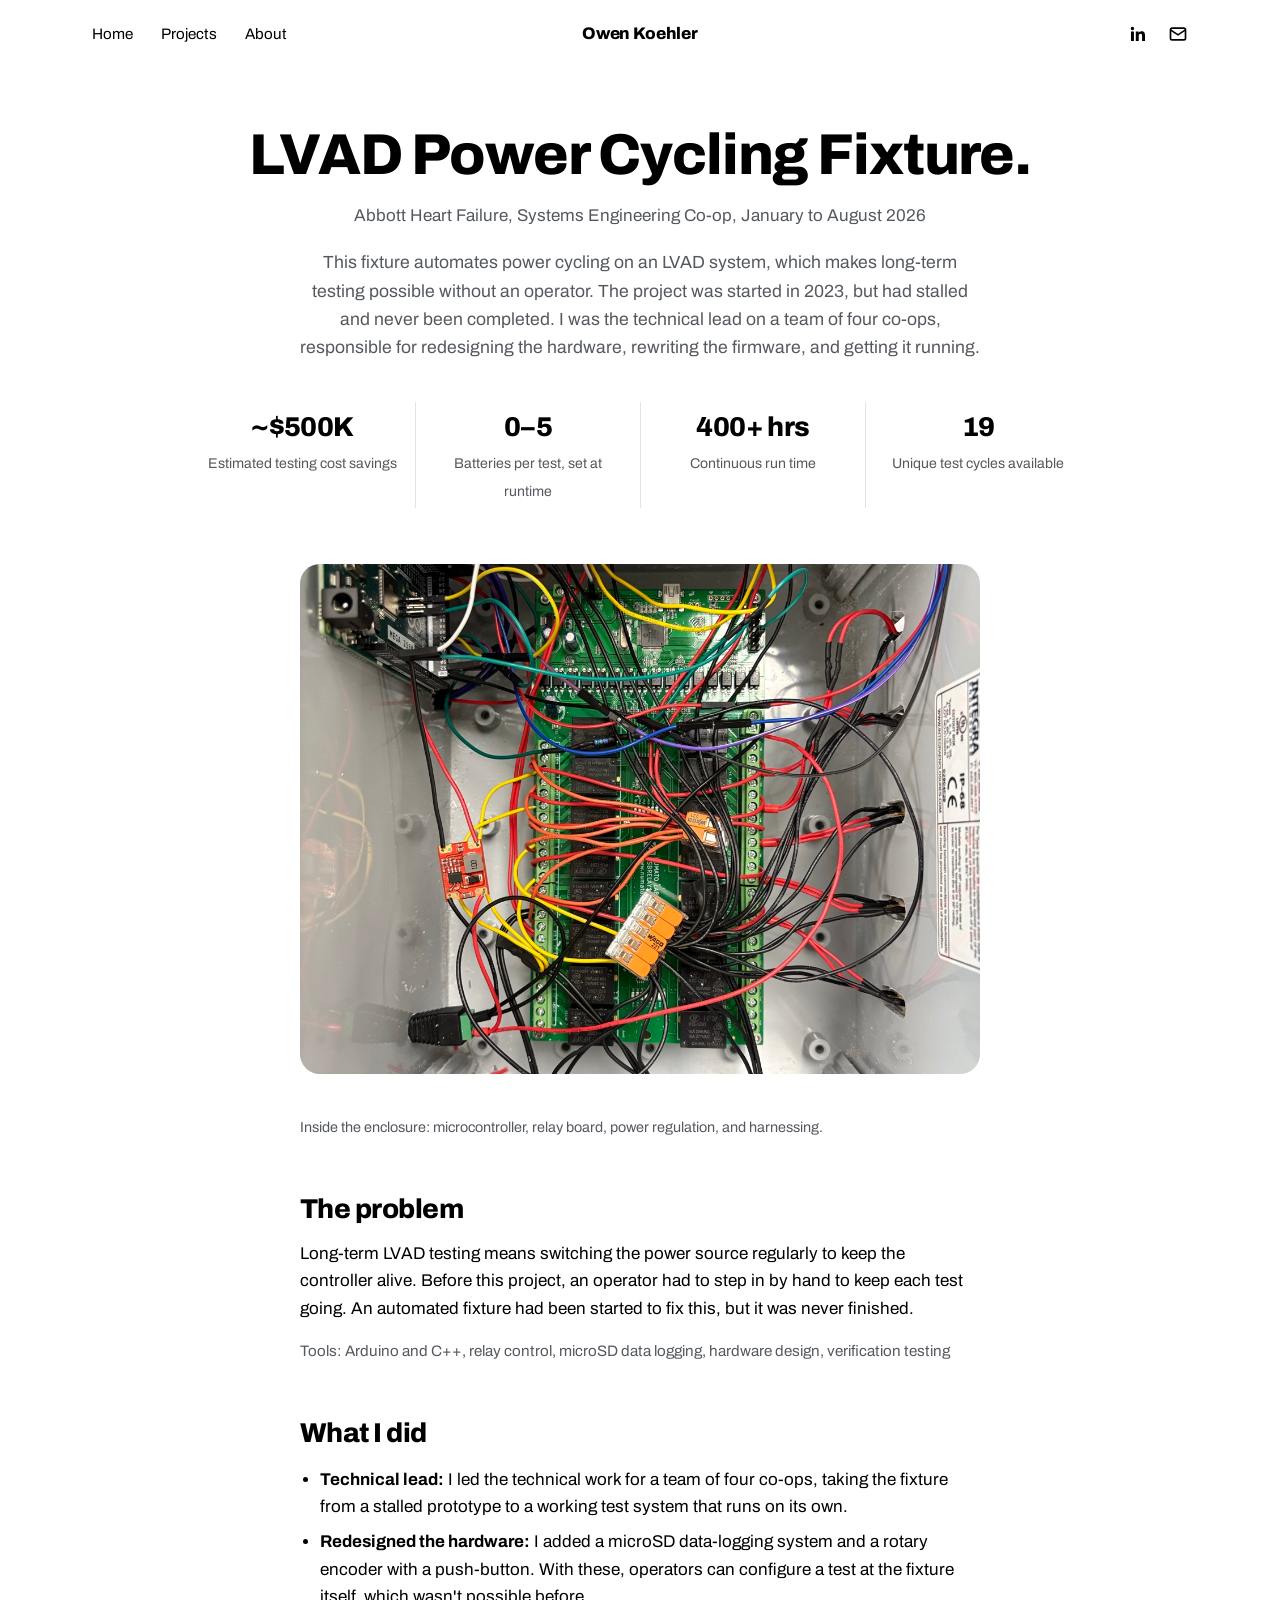
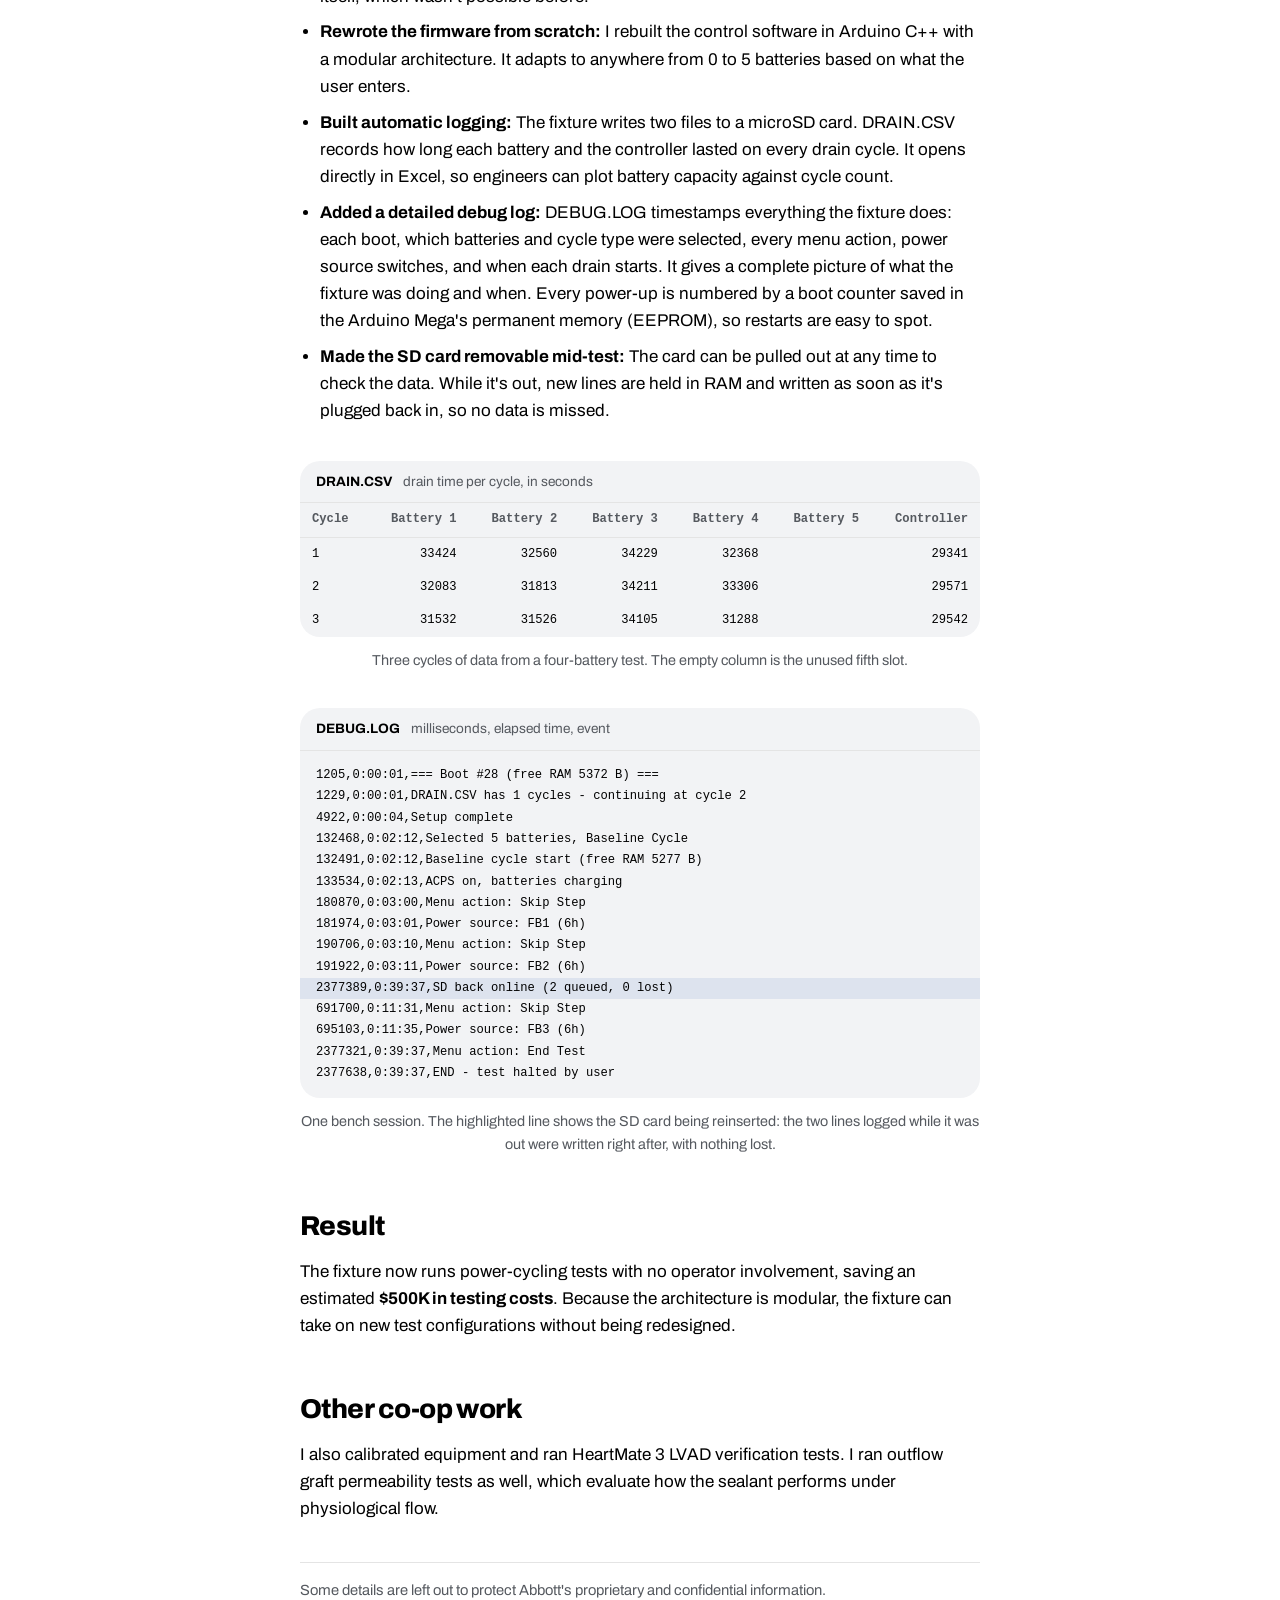
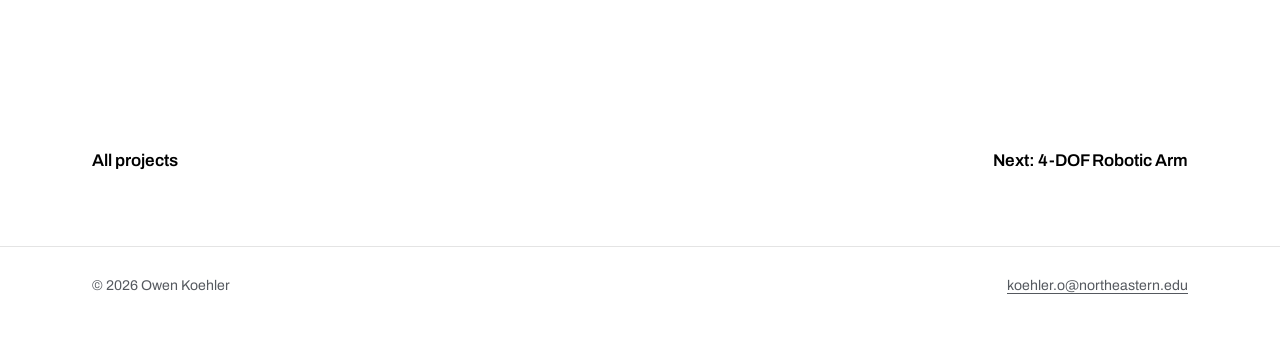
==== projects/abbott-lvad-fixture.html @ 8bbd55cf "Add logging details and file snapshots to Abbott page" ====
<!DOCTYPE html>
<html lang="en">
<head>
  <meta charset="UTF-8">
  <meta name="viewport" content="width=device-width, initial-scale=1.0">
  <title>Automated LVAD Power Cycling Fixture | Owen Koehler</title>
  <meta name="description" content="An automated LVAD power cycling fixture for long-term testing, completed during a Systems Engineering Co-op at Abbott Heart Failure.">
  <link rel="preconnect" href="https://fonts.googleapis.com">
  <link rel="preconnect" href="https://fonts.gstatic.com" crossorigin>
  <link href="https://fonts.googleapis.com/css2?family=Archivo:wght@400;600;700;800&display=swap" rel="stylesheet">
  <link rel="stylesheet" href="../css/style.css">
</head>
<body>

  <nav class="nav">
    <div class="container">
      <ul class="nav-links">
        <li><a href="../index.html">Home</a></li>
        <li><a href="../index.html#projects">Projects</a></li>
        <li><a href="../index.html#about">About</a></li>
      </ul>
      <a class="brand" href="../index.html">Owen Koehler</a>
      <div class="nav-icons">
        <a href="https://www.linkedin.com/in/owen-koehler-593384338" target="_blank" rel="noopener" aria-label="LinkedIn">
          <svg viewBox="0 0 24 24" fill="currentColor" aria-hidden="true"><path d="M20.45 20.45h-3.56v-5.57c0-1.33-.02-3.04-1.85-3.04-1.85 0-2.14 1.45-2.14 2.94v5.67H9.35V9h3.41v1.56h.05c.48-.9 1.64-1.85 3.37-1.85 3.6 0 4.27 2.37 4.27 5.46v6.28zM5.34 7.43a2.06 2.06 0 1 1 0-4.13 2.06 2.06 0 0 1 0 4.13zM7.12 20.45H3.56V9h3.56v11.45z"/></svg>
        </a>
        <a href="mailto:koehler.o@northeastern.edu" aria-label="Email">
          <svg viewBox="0 0 24 24" fill="none" stroke="currentColor" stroke-width="2" aria-hidden="true"><rect x="3" y="5" width="18" height="14" rx="2"/><path d="m3 7 9 6 9-6"/></svg>
        </a>
      </div>
    </div>
  </nav>

  <header class="project-head">
    <div class="container">
      <h1>LVAD Power Cycling Fixture.</h1>
      <div class="where">Abbott Heart Failure, Systems Engineering Co-op, January to August 2026</div>
      <p class="lead">
        This fixture automates power cycling on an LVAD system, which makes long-term testing possible without an
        operator. The project was started in 2023, but had stalled and never been completed. I was the technical lead on a team of four co-ops,
        responsible for redesigning the hardware, rewriting the firmware, and getting it running.
      </p>
    </div>
  </header>

  <main class="container">
    <ul class="figures">
      <li><strong>~$500K</strong><span>Estimated testing cost savings</span></li>
      <li><strong>0–5</strong><span>Batteries per test, set at runtime</span></li>
      <li><strong>400+ hrs</strong><span>Continuous run time</span></li>
      <li><strong>19</strong><span>Unique test cycles available</span></li>
    </ul>

    <!-- To add a video: uncomment and paste a YouTube link into data-youtube
    <div class="video" data-youtube="https://youtu.be/XXXXXXXXXXX" data-title="LVAD fixture demo"></div>
    -->

    <div class="prose">
      <figure class="gallery" style="grid-template-columns:1fr; margin-top:0;">
        <img src="../assets/img/abbott-interior.jpg" alt="Fixture interior wiring with microcontroller and relay board">
        <figcaption>Inside the enclosure: microcontroller, relay board, power regulation, and harnessing.</figcaption>
      </figure>

      <h2>The problem</h2>
      <p>
        Long-term LVAD testing means switching the power source regularly to keep the controller alive. Before this project, an operator
        had to step in by hand to keep each test going. An automated fixture had been started to fix this, but it was never finished.
      </p>
      <p class="tools">Tools: Arduino and C++, relay control, microSD data logging, hardware design, verification testing</p>

      <h2>What I did</h2>
      <ul>
        <li><strong>Technical lead:</strong> I led the technical work for a team of four co-ops, taking the fixture
          from a stalled prototype to a working test system that runs on its own.</li>
        <li><strong>Redesigned the hardware:</strong> I added a microSD data-logging system and a rotary encoder with
          a push-button. With these, operators can configure a test at the fixture itself, which wasn't possible
          before.</li>
        <li><strong>Rewrote the firmware from scratch:</strong> I rebuilt the control software in Arduino C++ with a
          modular architecture. It adapts to anywhere from 0 to 5 batteries based on what the user enters.</li>
        <li><strong>Built automatic logging:</strong> The fixture writes two files to a microSD card. DRAIN.CSV records
          how long each battery and the controller lasted on every drain cycle. It opens directly in Excel, so
          engineers can plot battery capacity against cycle count.</li>
        <li><strong>Added a detailed debug log:</strong> DEBUG.LOG timestamps everything the fixture does: each boot,
          which batteries and cycle type were selected, every menu action, power source switches, and when each drain
          starts. It gives a complete picture of what the fixture was doing and when. Every power-up is numbered by a
          boot counter saved in the Arduino Mega's permanent memory (EEPROM), so restarts are easy to spot.</li>
        <li><strong>Made the SD card removable mid-test:</strong> The card can be pulled out at any time to check the
          data. While it's out, new lines are held in RAM and written as soon as it's plugged back in, so no data is
          missed.</li>
      </ul>

      <figure class="file">
        <figcaption class="file-name">DRAIN.CSV <span>drain time per cycle, in seconds</span></figcaption>
        <div class="file-body">
          <table>
            <thead><tr><th>Cycle</th><th>Battery 1</th><th>Battery 2</th><th>Battery 3</th><th>Battery 4</th><th>Battery 5</th><th>Controller</th></tr></thead>
            <tbody>
              <tr><td>1</td><td>33424</td><td>32560</td><td>34229</td><td>32368</td><td></td><td>29341</td></tr>
              <tr><td>2</td><td>32083</td><td>31813</td><td>34211</td><td>33306</td><td></td><td>29571</td></tr>
              <tr><td>3</td><td>31532</td><td>31526</td><td>34105</td><td>31288</td><td></td><td>29542</td></tr>
            </tbody>
          </table>
        </div>
      </figure>
      <p class="caption">Three cycles of data from a four-battery test. The empty column is the unused fifth slot.</p>

      <figure class="file">
        <figcaption class="file-name">DEBUG.LOG <span>milliseconds, elapsed time, event</span></figcaption>
        <div class="file-body">
<pre>1205,0:00:01,=== Boot #28 (free RAM 5372 B) ===
1229,0:00:01,DRAIN.CSV has 1 cycles - continuing at cycle 2
4922,0:00:04,Setup complete
132468,0:02:12,Selected 5 batteries, Baseline Cycle
132491,0:02:12,Baseline cycle start (free RAM 5277 B)
133534,0:02:13,ACPS on, batteries charging
180870,0:03:00,Menu action: Skip Step
181974,0:03:01,Power source: FB1 (6h)
190706,0:03:10,Menu action: Skip Step
191922,0:03:11,Power source: FB2 (6h)<mark>2377389,0:39:37,SD back online (2 queued, 0 lost)</mark>691700,0:11:31,Menu action: Skip Step
695103,0:11:35,Power source: FB3 (6h)
2377321,0:39:37,Menu action: End Test
2377638,0:39:37,END - test halted by user</pre>
        </div>
      </figure>
      <p class="caption">One bench session. The highlighted line shows the SD card being reinserted: the two lines logged while it was out were written right after, with nothing lost.</p>

      <h2>Result</h2>
      <p>
        The fixture now runs power-cycling tests with no operator involvement, saving an estimated
        <strong>$500K in testing costs</strong>. Because the architecture is modular, the fixture can take on new test
        configurations without being redesigned.
      </p>

      <h2>Other co-op work</h2>
      <p>
        I also calibrated equipment and ran HeartMate 3 LVAD verification tests. I ran outflow graft permeability
        tests as well, which evaluate how the sealant performs under physiological flow.
      </p>

      <p class="note">Some details are left out to protect Abbott's proprietary and confidential information.</p>
    </div>

    <section class="section" style="margin-top:72px;">
      <div class="pager">
        <a href="../index.html#projects">All projects</a>
        <a href="robotic-arm.html">Next: 4-DOF Robotic Arm</a>
      </div>
    </section>
  </main>

  <footer>
    <div class="container">
      <span>© <span id="year"></span> Owen Koehler</span>
      <a href="mailto:koehler.o@northeastern.edu">koehler.o@northeastern.edu</a>
    </div>
  </footer>

  <script src="../js/main.js"></script>
</body>
</html>
---- css/style.css ----
/* ---------- Tokens ---------- */
:root {
  --paper: #ffffff;
  --ink: #000000;
  --graphite: #55595f;
  --hairline: #e4e4e4;
  --slate: #26324a;
  --fog: #f2f3f5;

  --font: "Archivo", system-ui, -apple-system, "Segoe UI", Roboto, sans-serif;
  --max: 1160px;
  --measure: 680px;
  --r-lg: 36px;   /* hero photo */
  --r-md: 20px;   /* project tiles, video, gallery */
}

/* ---------- Base ---------- */
*, *::before, *::after { box-sizing: border-box; }
html { scroll-behavior: smooth; }
body {
  margin: 0;
  background: var(--paper);
  color: var(--ink);
  font-family: var(--font);
  font-size: 17px;
  line-height: 1.6;
  -webkit-font-smoothing: antialiased;
}
img, video, iframe { display: block; max-width: 100%; }
a { color: inherit; text-underline-offset: 3px; }
p { margin: 0 0 1em; }
h1, h2, h3 { margin: 0; font-weight: 800; letter-spacing: -0.02em; line-height: 1.08; }
h1 { font-size: clamp(2.4rem, 5vw, 3.6rem); }
h2 { font-size: clamp(1.8rem, 3.4vw, 2.5rem); margin-bottom: 28px; }
h3 { font-size: 1.6rem; }
:focus-visible { outline: 2px solid var(--slate); outline-offset: 3px; border-radius: 4px; }

.container { max-width: var(--max); margin: 0 auto; padding: 0 32px; }
.secondary { color: var(--graphite); }

/* ---------- Nav ---------- */
.nav {
  position: sticky; top: 0; z-index: 50;
  background: rgba(255, 255, 255, 0.94);
  backdrop-filter: blur(8px);
}
.nav .container {
  display: grid; grid-template-columns: 1fr auto 1fr; align-items: center; height: 68px;
}
.nav-links { display: flex; gap: 28px; list-style: none; margin: 0; padding: 0; font-size: .95rem; }
.nav-links a { text-decoration: none; }
.nav-links a:hover, .nav-links a[aria-current] { text-decoration: underline; }
.brand { font-weight: 800; font-size: 1.05rem; text-decoration: none; letter-spacing: -0.01em; }
.nav-icons { display: flex; justify-content: flex-end; gap: 20px; }
.nav-icons svg { width: 20px; height: 20px; display: block; }

/* ---------- Buttons ---------- */
.pill {
  display: inline-block;
  min-width: 150px;
  padding: 8px 22px;
  border-radius: 999px;
  background: var(--slate);
  color: #fff;
  font-size: .85rem; font-weight: 600; letter-spacing: .02em;
  text-align: center; text-decoration: none;
}
.pill:hover { background: var(--ink); }
.pill-stack { display: flex; flex-direction: column; align-items: center; gap: 10px; margin-top: 28px; }

/* ---------- Hero ---------- */
.hero .container {
  display: grid; grid-template-columns: 1fr 1fr; gap: 64px; align-items: center;
  padding-top: 48px; padding-bottom: 96px;
}
.hero-photo {
  aspect-ratio: 1 / 1; width: 100%; object-fit: cover;
  border-radius: var(--r-lg);
}
.hero-text { text-align: center; max-width: 500px; justify-self: center; }
.hero-text p { color: var(--graphite); margin-top: 22px; }

/* ---------- Sections ---------- */
.section { padding: 72px 0; scroll-margin-top: 40px; }
.section + .section { border-top: 1px solid var(--hairline); }

/* ---------- Project tiles ---------- */
.tiles { display: grid; grid-template-columns: repeat(auto-fill, minmax(340px, 1fr)); gap: 56px 40px; }
.tile { display: flex; flex-direction: column; }
.tile img {
  width: 100%; aspect-ratio: 4 / 3; object-fit: cover;
  border-radius: var(--r-md); background: var(--fog);
}
.tile img.logo { object-fit: contain; padding: 22%; }
.tile h3 { margin: 22px 0 8px; }
.tile h3 a { text-decoration: none; }
.tile .where { color: var(--graphite); font-size: .92rem; margin-bottom: 10px; }
.tile p { max-width: 52ch; }
.tile .pill { margin-top: auto; align-self: flex-start; }

/* ---------- About ---------- */
.about { display: grid; grid-template-columns: 1.4fr 1fr; gap: 64px; }
.about p { max-width: 62ch; }
.skills { margin: 0; }
.skills dt { font-weight: 700; margin-top: 18px; }
.skills dt:first-child { margin-top: 0; }
.skills dd { margin: 2px 0 0; color: var(--graphite); }

/* ---------- Contact ---------- */
.contact { text-align: center; }
.contact h2 { margin-bottom: 14px; }
.contact .pill-stack { flex-direction: row; justify-content: center; flex-wrap: wrap; }

/* ---------- Project page ---------- */
.project-head { text-align: center; padding: 56px 0 40px; }
.project-head .where { color: var(--graphite); margin-top: 16px; }
.project-head .lead { max-width: var(--measure); margin: 20px auto 0; color: var(--graphite); font-size: 1.1rem; }

.figures {
  display: grid; grid-template-columns: repeat(4, 1fr);
  margin: 0 auto 56px; max-width: 900px;
  list-style: none; padding: 0;
}
.figures li { text-align: center; padding: 4px 16px; }
.figures li + li { border-left: 1px solid var(--hairline); }
.figures strong { display: block; font-size: 1.7rem; font-weight: 800; letter-spacing: -0.02em; }
.figures span { font-size: .88rem; color: var(--graphite); }

.prose { max-width: var(--measure); margin: 0 auto; }
.prose h2 { font-size: 1.7rem; margin: 56px 0 16px; }
.prose ul { padding-left: 1.2em; }
.prose li { margin-bottom: .5em; }
.prose .tools { color: var(--graphite); font-size: .95rem; }

.caption { color: var(--graphite); font-size: .9rem; text-align: center; margin-top: 12px; }

/* Video: YouTube (data-youtube) or local MP4 fallback */
.video {
  position: relative; aspect-ratio: 16 / 9;
  border-radius: var(--r-md); overflow: hidden; background: var(--ink);
}
.video video, .video iframe, .video .yt-cover {
  position: absolute; inset: 0; width: 100%; height: 100%; border: 0;
}
.video video { object-fit: contain; }
.yt-cover { padding: 0; cursor: pointer; background: var(--ink); }
.yt-cover img { width: 100%; height: 100%; object-fit: cover; opacity: .9; }
.yt-cover::after {
  content: ""; position: absolute; left: 50%; top: 50%;
  width: 76px; height: 76px; margin: -38px 0 0 -38px; border-radius: 50%;
  background: rgba(255,255,255,.95) url("data:image/svg+xml,%3Csvg xmlns='http://www.w3.org/2000/svg' viewBox='0 0 24 24'%3E%3Cpath d='M8 5v14l11-7z' fill='%2326324a'/%3E%3C/svg%3E") center / 34px no-repeat;
}
.yt-cover:hover::after { background-color: #fff; transform: scale(1.05); }

.gallery {
  display: grid; grid-template-columns: repeat(auto-fill, minmax(300px, 1fr)); gap: 32px 24px;
  margin: 40px 0 0;
}
.gallery.wide { grid-template-columns: repeat(auto-fill, minmax(440px, 1fr)); }
figure { margin: 0; }
.gallery img {
  width: 100%; aspect-ratio: 4 / 3; object-fit: cover;
  border-radius: var(--r-md); cursor: zoom-in; background: var(--fog);
}
.gallery.wide img { aspect-ratio: 16 / 9; object-position: top; }
/* CAD renders: a fog frame, with the render's white background multiplied into it */
div.render {
  aspect-ratio: 4 / 3;
  border-radius: var(--r-md); overflow: hidden;
  background: var(--fog);
}
div.render img, div.render video {
  width: 100%; height: 100%;
  object-fit: contain; padding: 4%;
  aspect-ratio: auto; border-radius: 0; background: none;
  mix-blend-mode: multiply;
}
div.render video { padding: 0; }
.hero .render { aspect-ratio: 1 / 1; border-radius: var(--r-lg); }
.gallery .render { aspect-ratio: 1 / 1; }
div.project-render { aspect-ratio: 16 / 9; margin-bottom: 56px; }

/* File snapshots (log and CSV excerpts) */
.file { margin: 36px 0 0; border-radius: var(--r-md); background: var(--fog); overflow: hidden; }
.file-name {
  padding: 10px 16px; border-bottom: 1px solid var(--hairline);
  font-size: .85rem; font-weight: 700;
}
.file-name span { font-weight: 400; color: var(--graphite); margin-left: 8px; }
.file-body { overflow-x: auto; }
.file pre, .file table {
  margin: 0; font-family: ui-monospace, SFMono-Regular, Menlo, monospace; font-size: .76rem; line-height: 1.75;
}
.file pre { padding: 14px 16px; }
.file mark { display: block; margin: 0 -16px; padding: 0 16px; background: #dde3ee; color: inherit; }
.file table { border-collapse: collapse; width: 100%; }
.file th, .file td { padding: 6px 12px; text-align: right; white-space: nowrap; }
.file th { font-weight: 600; color: var(--graphite); border-bottom: 1px solid var(--hairline); }
.file th:first-child, .file td:first-child { text-align: left; }

/* Build photos: 3 columns, with one tall photo spanning two rows in the middle */
.gallery.build { grid-template-columns: repeat(3, 1fr); }
.gallery.build .tall { grid-row: span 2; display: flex; flex-direction: column; }
.gallery.build .tall img { flex: 1 1 auto; height: 100px; aspect-ratio: auto; } /* small base height so it fills the rows instead of sizing them */

.split { display: grid; grid-template-columns: 1fr 1fr; gap: 40px; align-items: center; margin-top: 40px; }
.split .prose { margin: 0; }
.split .prose h2 { margin-top: 0; }
.gallery figcaption { font-size: .9rem; color: var(--graphite); margin-top: 10px; }

.note { font-size: .92rem; color: var(--graphite); border-top: 1px solid var(--hairline); padding-top: 16px; margin-top: 40px; }

.pager { display: flex; justify-content: space-between; gap: 16px; flex-wrap: wrap; font-weight: 600; }
.pager a { text-decoration: none; }
.pager a:hover { text-decoration: underline; }

/* ---------- Lightbox ---------- */
.lightbox {
  position: fixed; inset: 0; z-index: 100;
  display: none; align-items: center; justify-content: center;
  padding: 24px; background: rgba(255,255,255,.96); cursor: zoom-out;
}
.lightbox.open { display: flex; }
.lightbox img { max-width: 95vw; max-height: 92vh; border-radius: var(--r-md); }

/* ---------- Footer ---------- */
footer { border-top: 1px solid var(--hairline); padding: 28px 0 40px; font-size: .88rem; color: var(--graphite); }
footer .container { display: flex; justify-content: space-between; flex-wrap: wrap; gap: 12px; }

/* ---------- Responsive ---------- */
@media (max-width: 860px) {
  .hero .container { grid-template-columns: 1fr; gap: 36px; padding-top: 24px; padding-bottom: 64px; }
  .hero .render { aspect-ratio: 4 / 3; }
  .about { grid-template-columns: 1fr; gap: 40px; }
  .figures { grid-template-columns: repeat(2, 1fr); row-gap: 24px; }
  .figures li:nth-child(3) { border-left: 0; }
  .gallery.wide { grid-template-columns: 1fr; }
  .split { grid-template-columns: 1fr; }
  .gallery.build { grid-template-columns: repeat(2, 1fr); }
  div.project-render { aspect-ratio: 1 / 1; }
}
@media (max-width: 600px) {
  .container { padding: 0 20px; }
  .nav .container { grid-template-columns: auto 1fr; }
  .nav-links { display: none; }
  .tiles { grid-template-columns: 1fr; }
  .gallery.build { grid-template-columns: 1fr; }
  .gallery.build .tall { grid-row: auto; }
  .gallery.build .tall img { flex: none; height: auto; aspect-ratio: 3 / 4; }
}
@media (prefers-reduced-motion: reduce) {
  html { scroll-behavior: auto; }
  .yt-cover:hover::after { transform: none; }
}
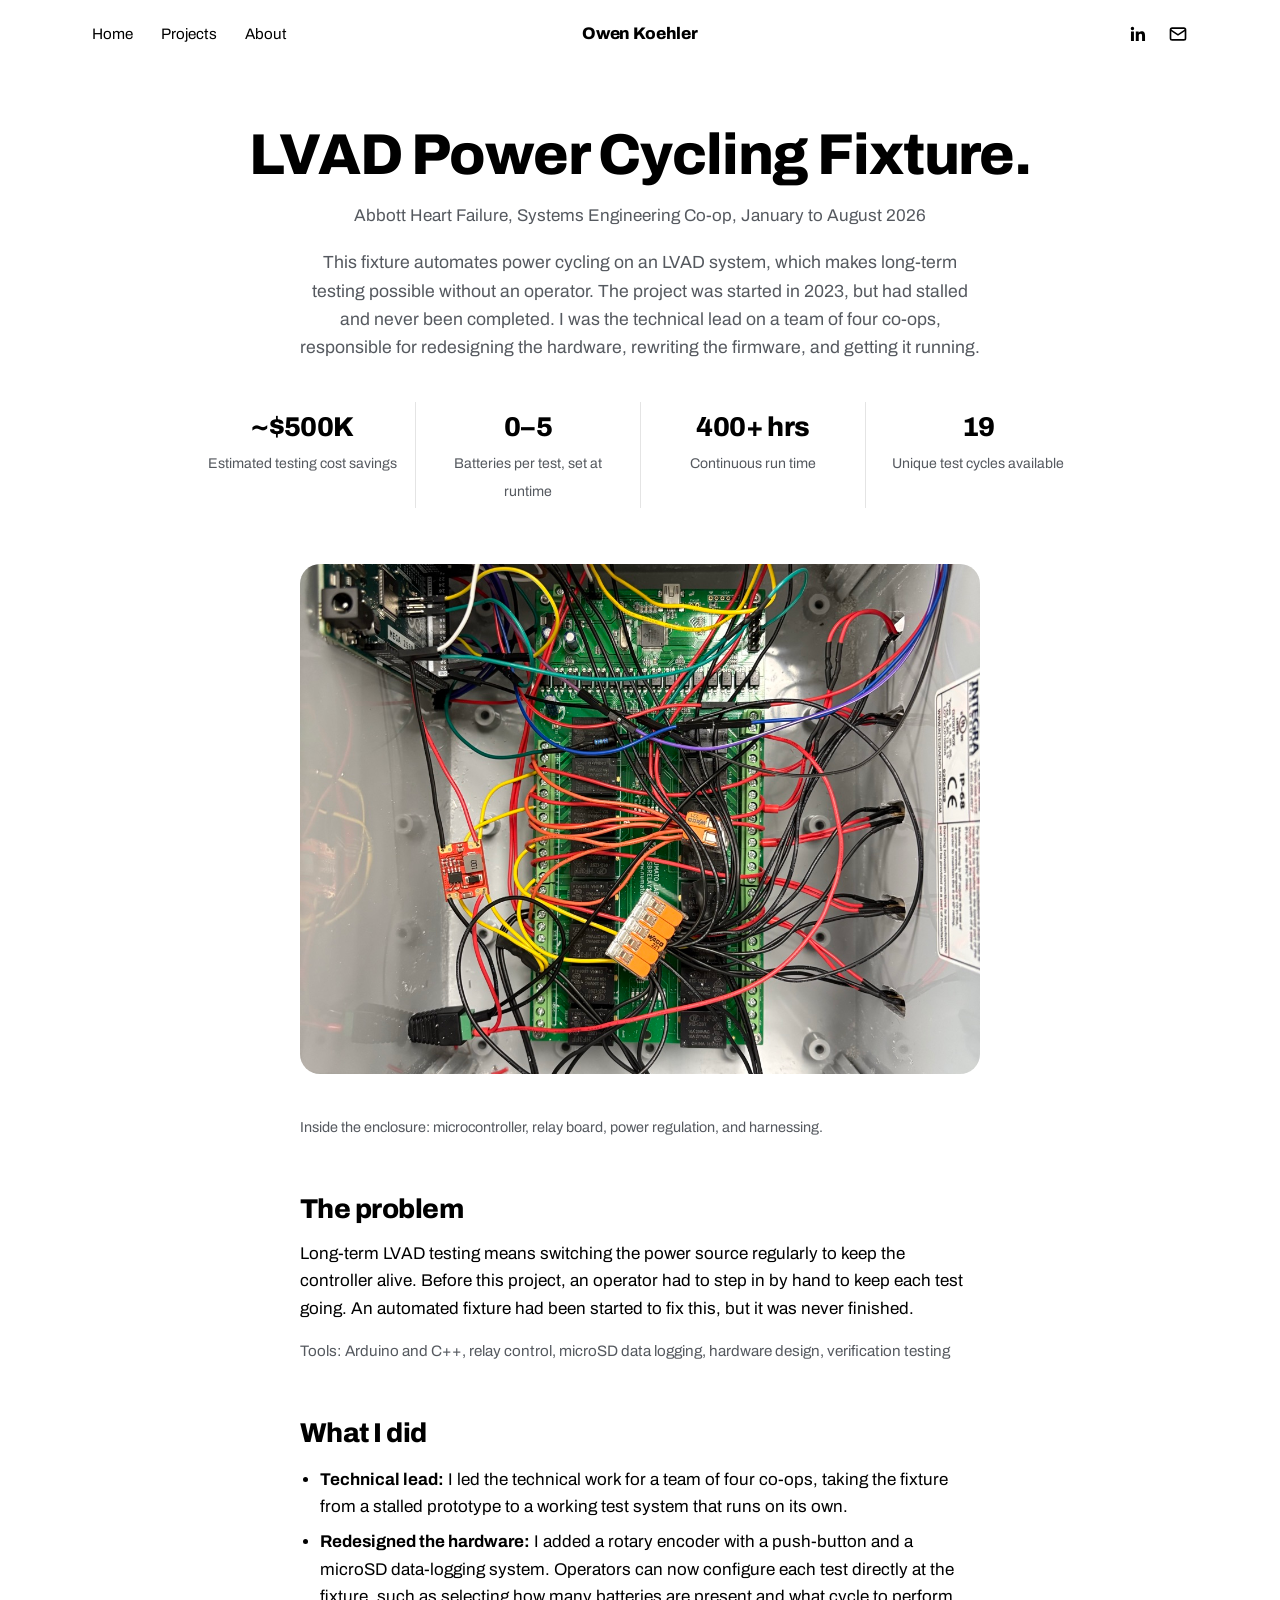
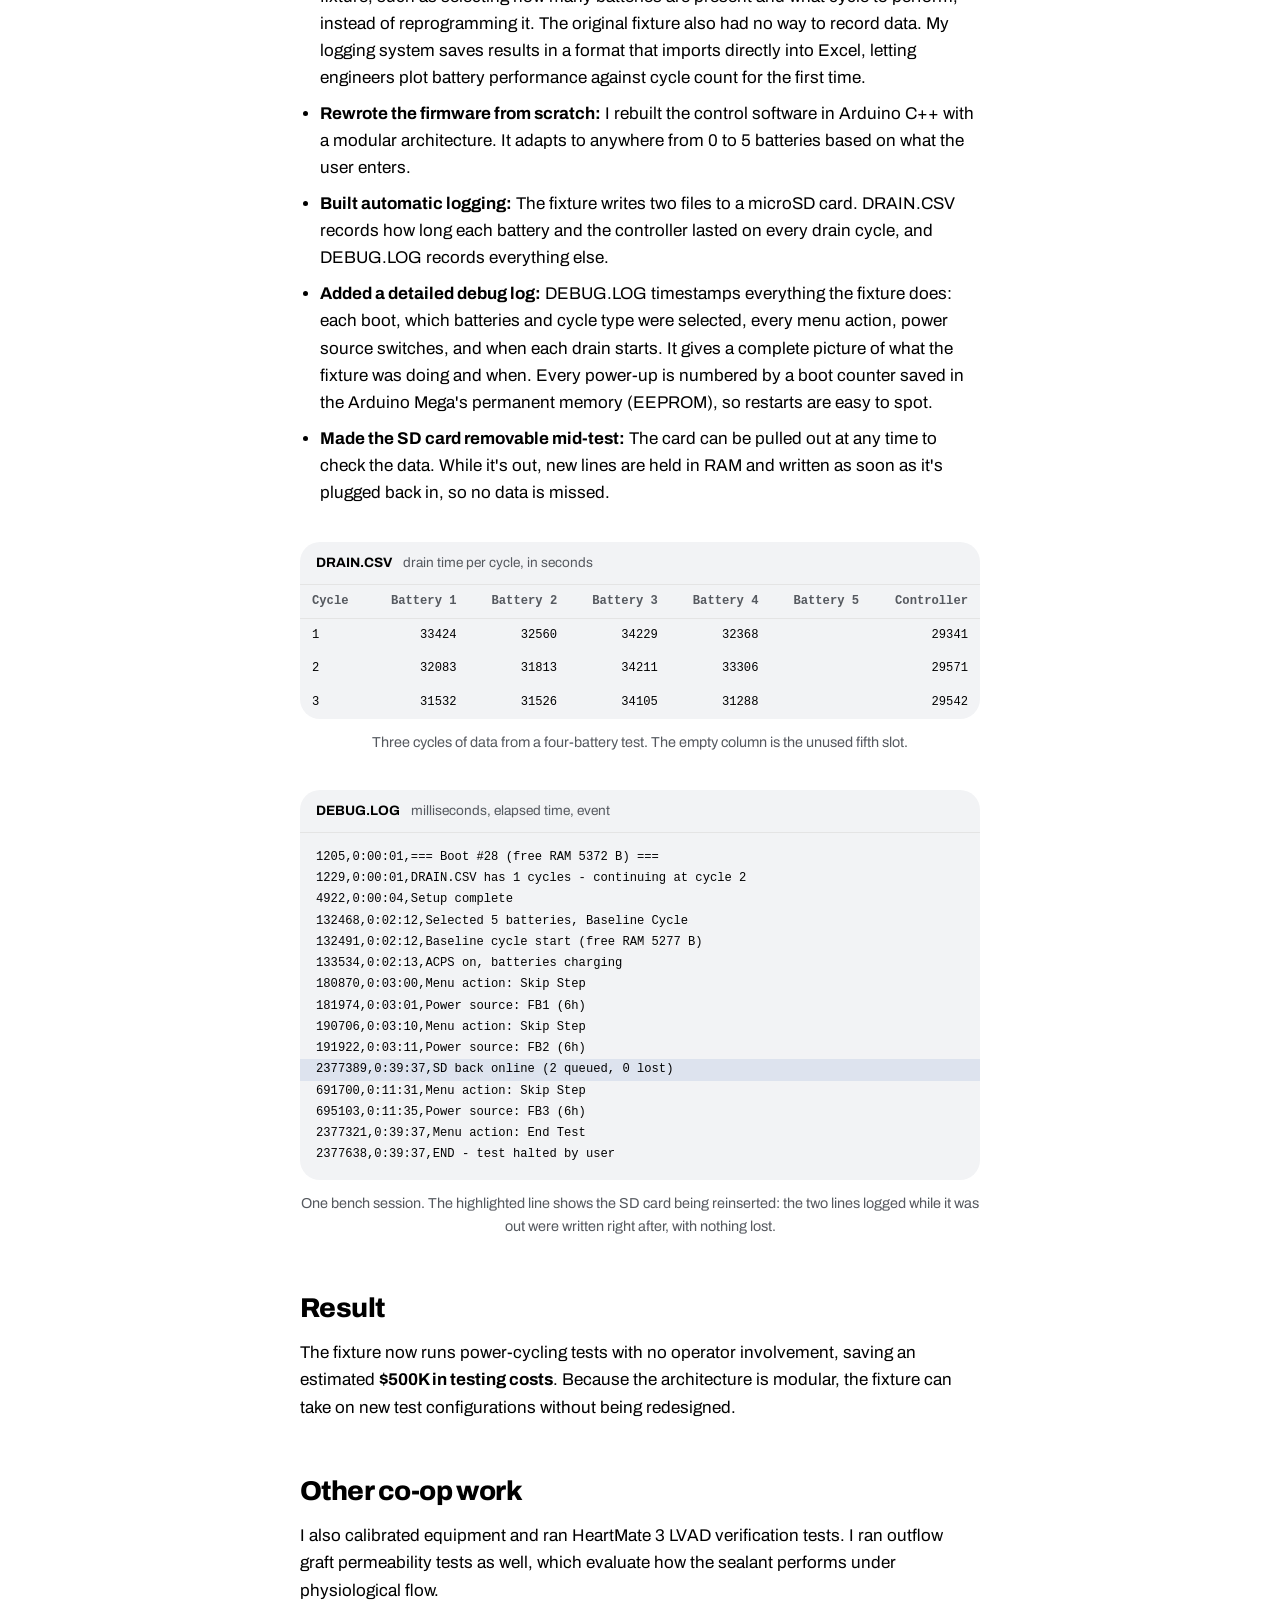
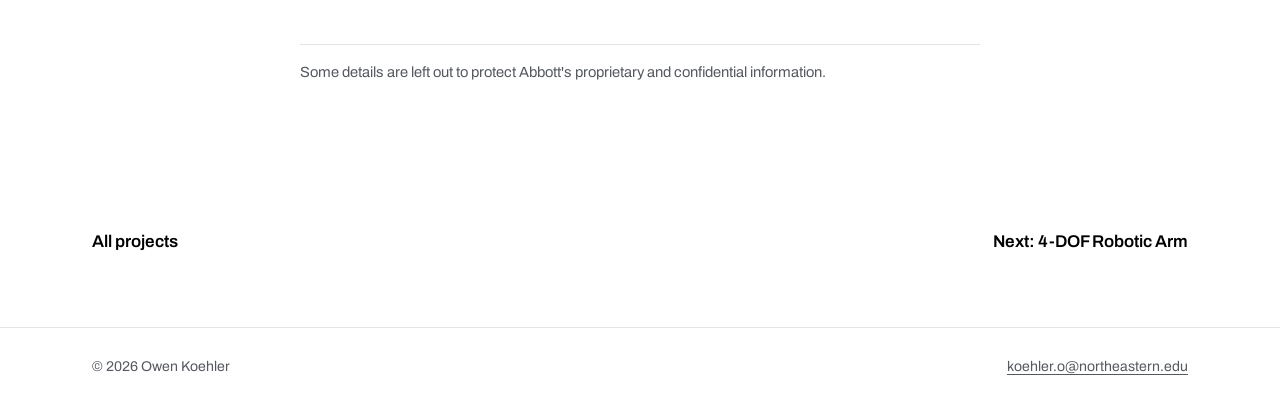
==== commit 3fc51ab0: "Merge Abbott hardware description" ====
--- a/projects/abbott-lvad-fixture.html
+++ b/projects/abbott-lvad-fixture.html
@@ -72,14 +72,14 @@
       <ul>
         <li><strong>Technical lead:</strong> I led the technical work for a team of four co-ops, taking the fixture
           from a stalled prototype to a working test system that runs on its own.</li>
-        <li><strong>Redesigned the hardware:</strong> I added a microSD data-logging system and a rotary encoder with
-          a push-button. With these, operators can configure a test at the fixture itself, which wasn't possible
-          before.</li>
+        <li><strong>Redesigned the hardware:</strong> I added a rotary encoder with a push-button and a microSD data-logging system.
+          Operators can now configure each test directly at the fixture, such as selecting how many batteries are present and what
+          cycle to perform, instead of reprogramming it. The original fixture also had no way to record data. My logging system saves
+          results in a format that imports directly into Excel, letting engineers plot battery performance against cycle count for the first time.</li>
         <li><strong>Rewrote the firmware from scratch:</strong> I rebuilt the control software in Arduino C++ with a
           modular architecture. It adapts to anywhere from 0 to 5 batteries based on what the user enters.</li>
         <li><strong>Built automatic logging:</strong> The fixture writes two files to a microSD card. DRAIN.CSV records
-          how long each battery and the controller lasted on every drain cycle. It opens directly in Excel, so
-          engineers can plot battery capacity against cycle count.</li>
+          how long each battery and the controller lasted on every drain cycle, and DEBUG.LOG records everything else.</li>
         <li><strong>Added a detailed debug log:</strong> DEBUG.LOG timestamps everything the fixture does: each boot,
           which batteries and cycle type were selected, every menu action, power source switches, and when each drain
           starts. It gives a complete picture of what the fixture was doing and when. Every power-up is numbered by a
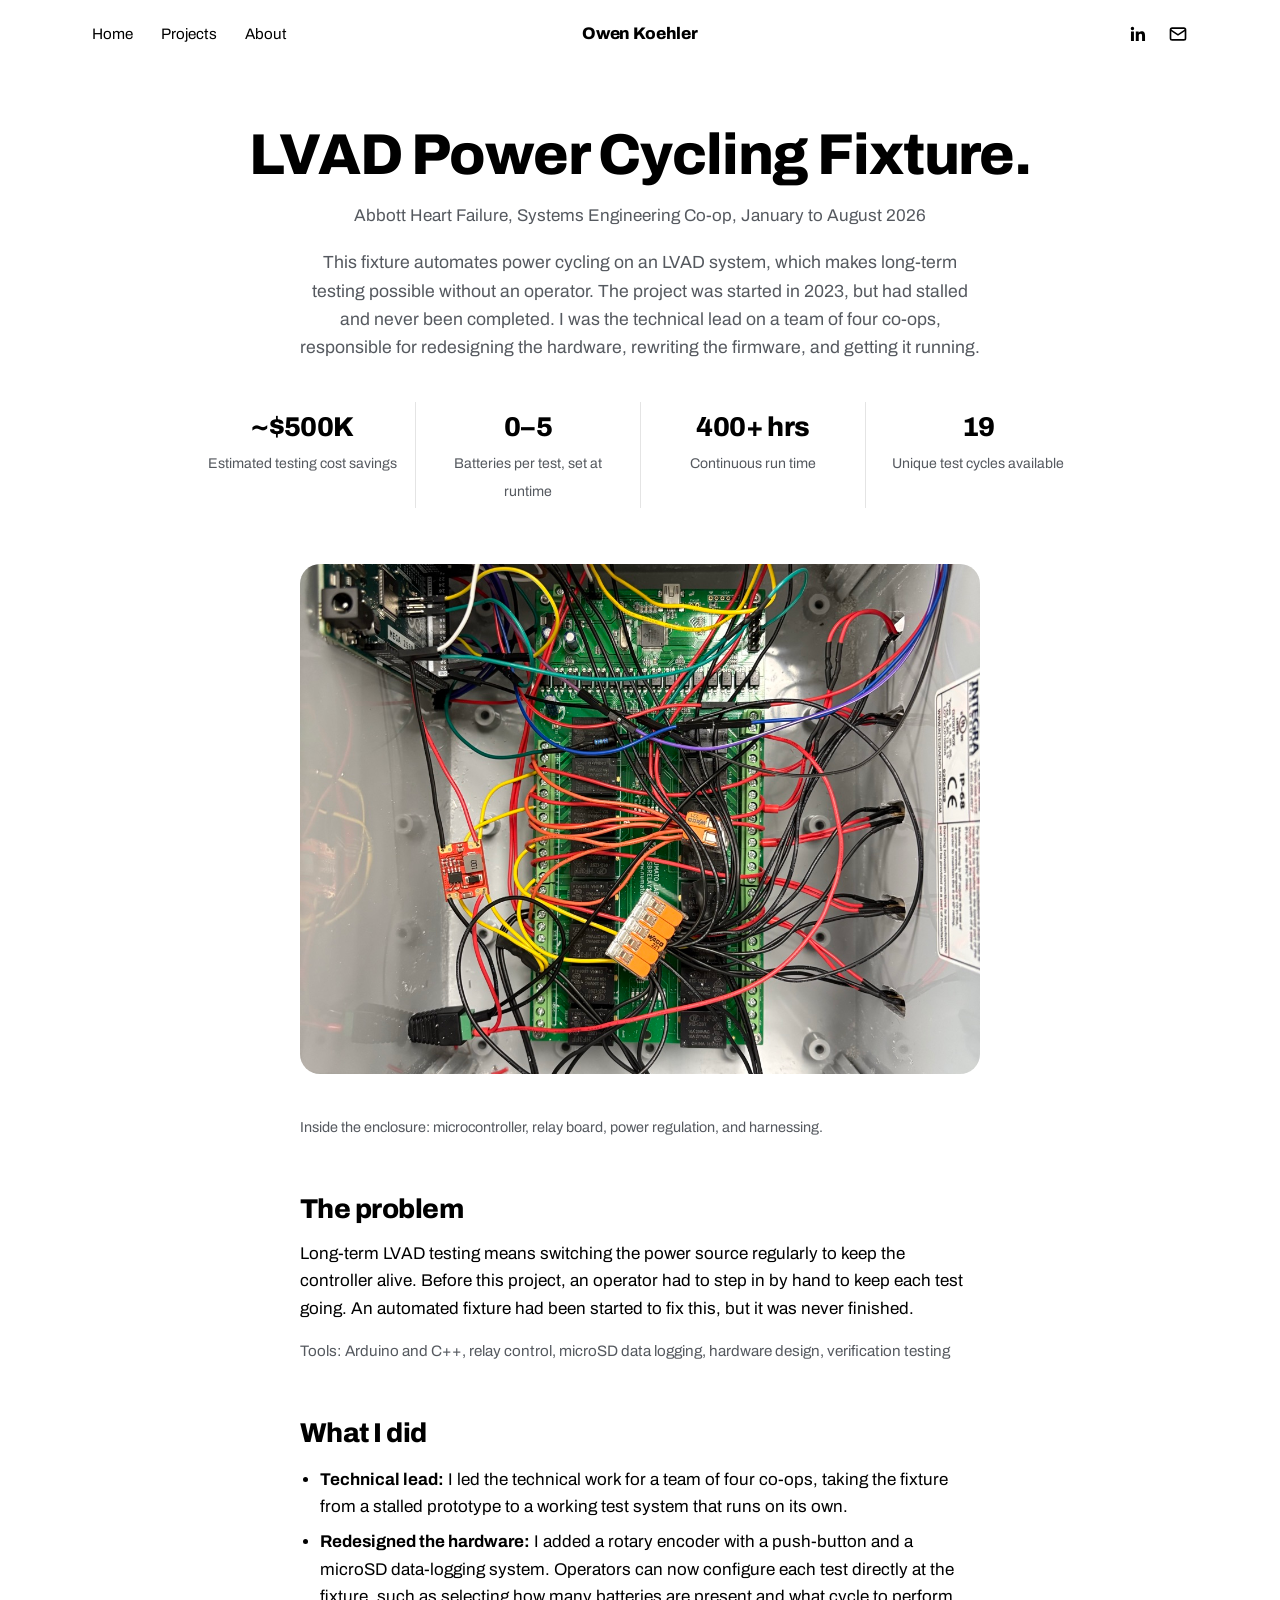
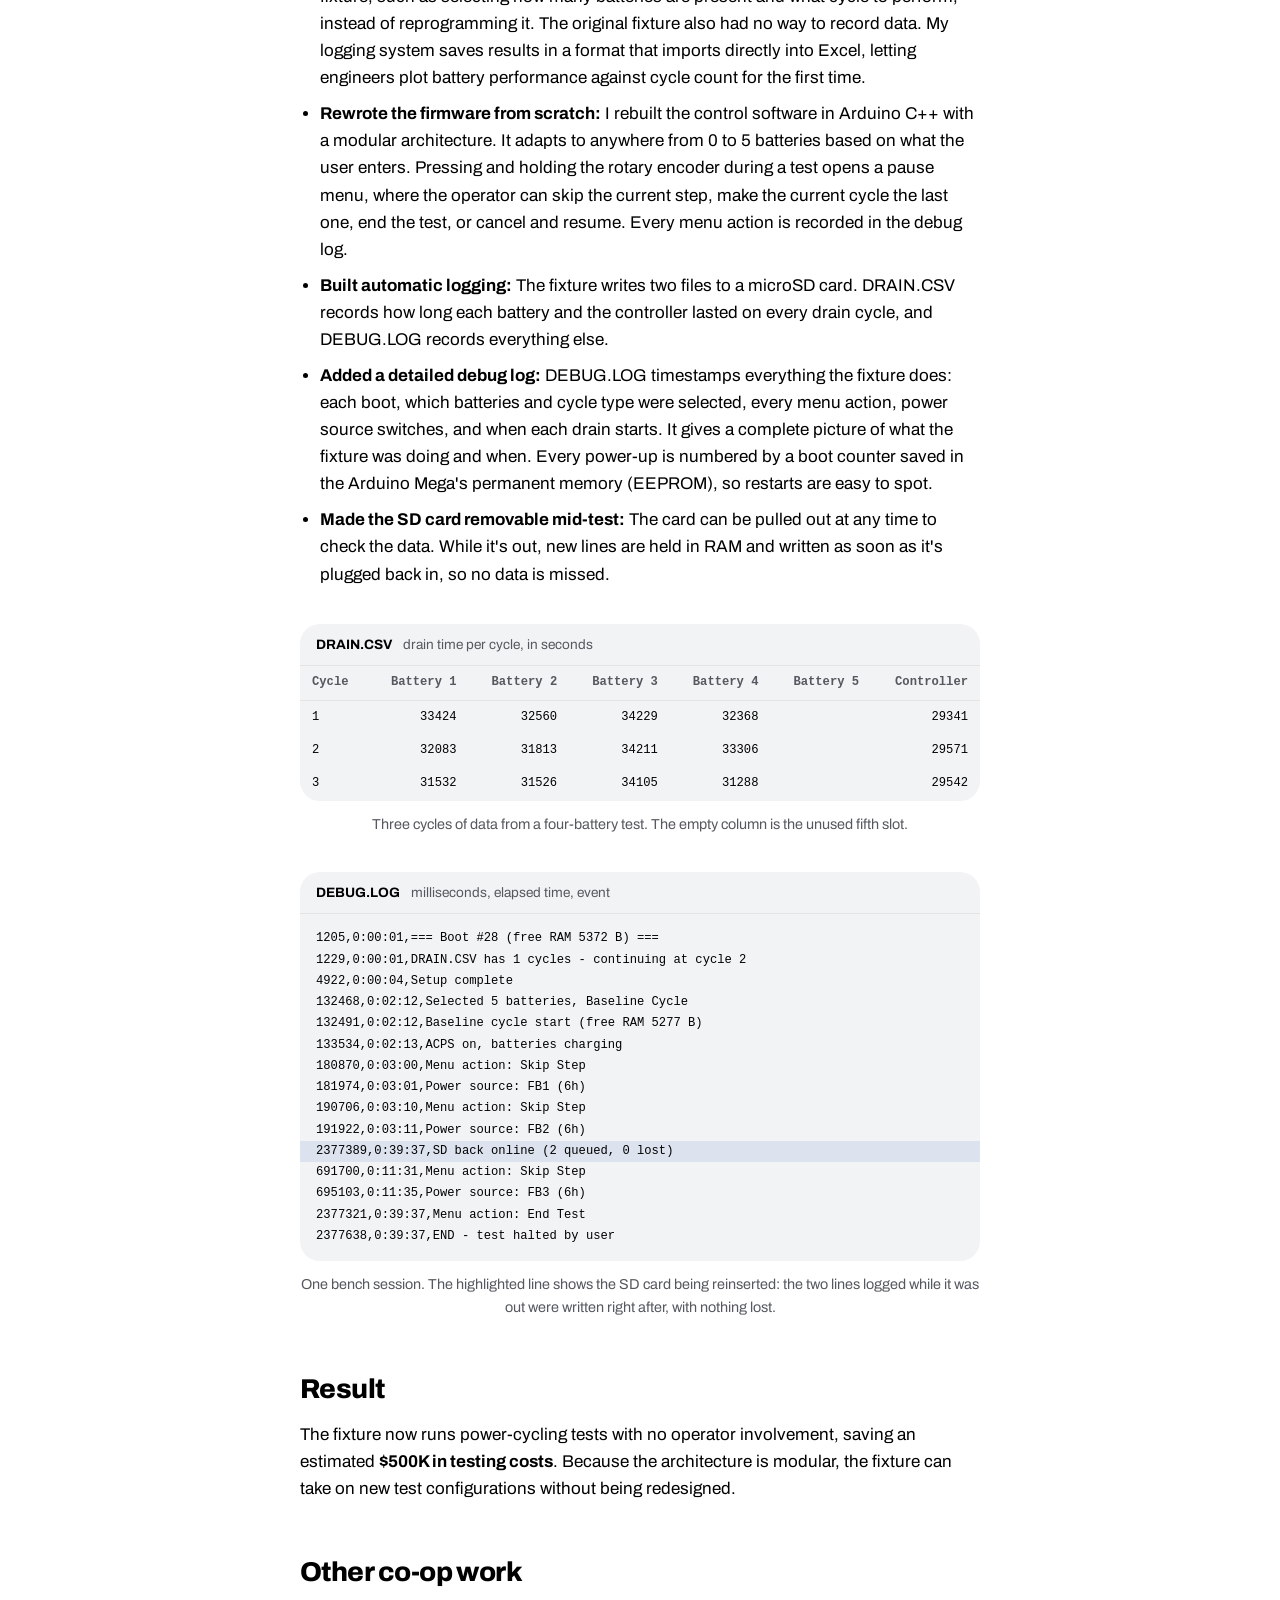
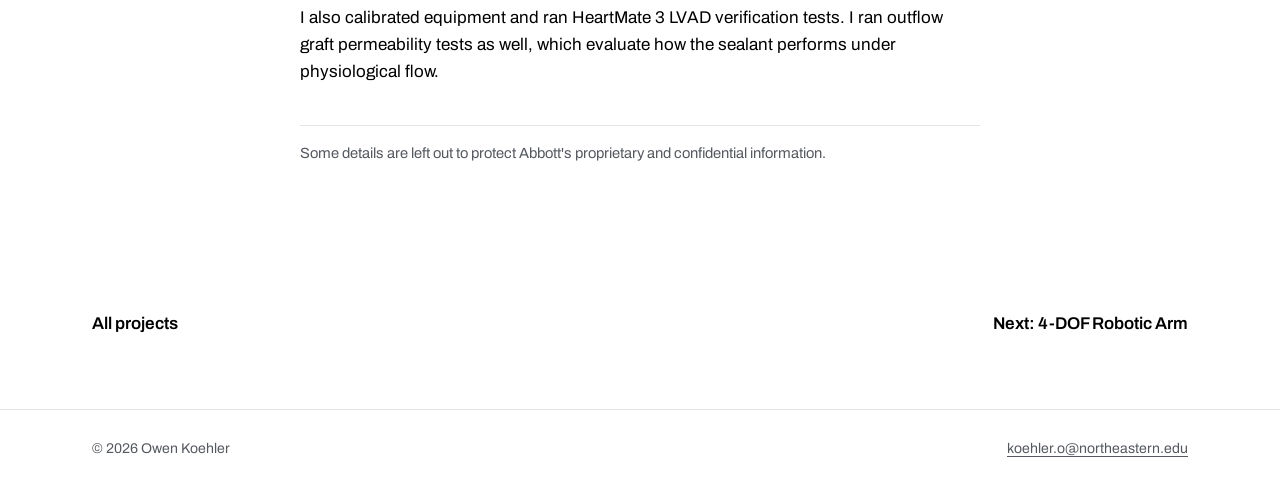
==== commit a67ebe83: "Describe pause menu on Abbott page" ====
--- a/projects/abbott-lvad-fixture.html
+++ b/projects/abbott-lvad-fixture.html
@@ -77,7 +77,10 @@
           cycle to perform, instead of reprogramming it. The original fixture also had no way to record data. My logging system saves
           results in a format that imports directly into Excel, letting engineers plot battery performance against cycle count for the first time.</li>
         <li><strong>Rewrote the firmware from scratch:</strong> I rebuilt the control software in Arduino C++ with a
-          modular architecture. It adapts to anywhere from 0 to 5 batteries based on what the user enters.</li>
+          modular architecture. It adapts to anywhere from 0 to 5 batteries based on what the user enters.
+          Pressing and holding the rotary encoder during a test opens a pause menu, where the operator can skip the
+          current step, make the current cycle the last one, end the test, or cancel and resume. Every menu action is
+          recorded in the debug log.</li>
         <li><strong>Built automatic logging:</strong> The fixture writes two files to a microSD card. DRAIN.CSV records
           how long each battery and the controller lasted on every drain cycle, and DEBUG.LOG records everything else.</li>
         <li><strong>Added a detailed debug log:</strong> DEBUG.LOG timestamps everything the fixture does: each boot,
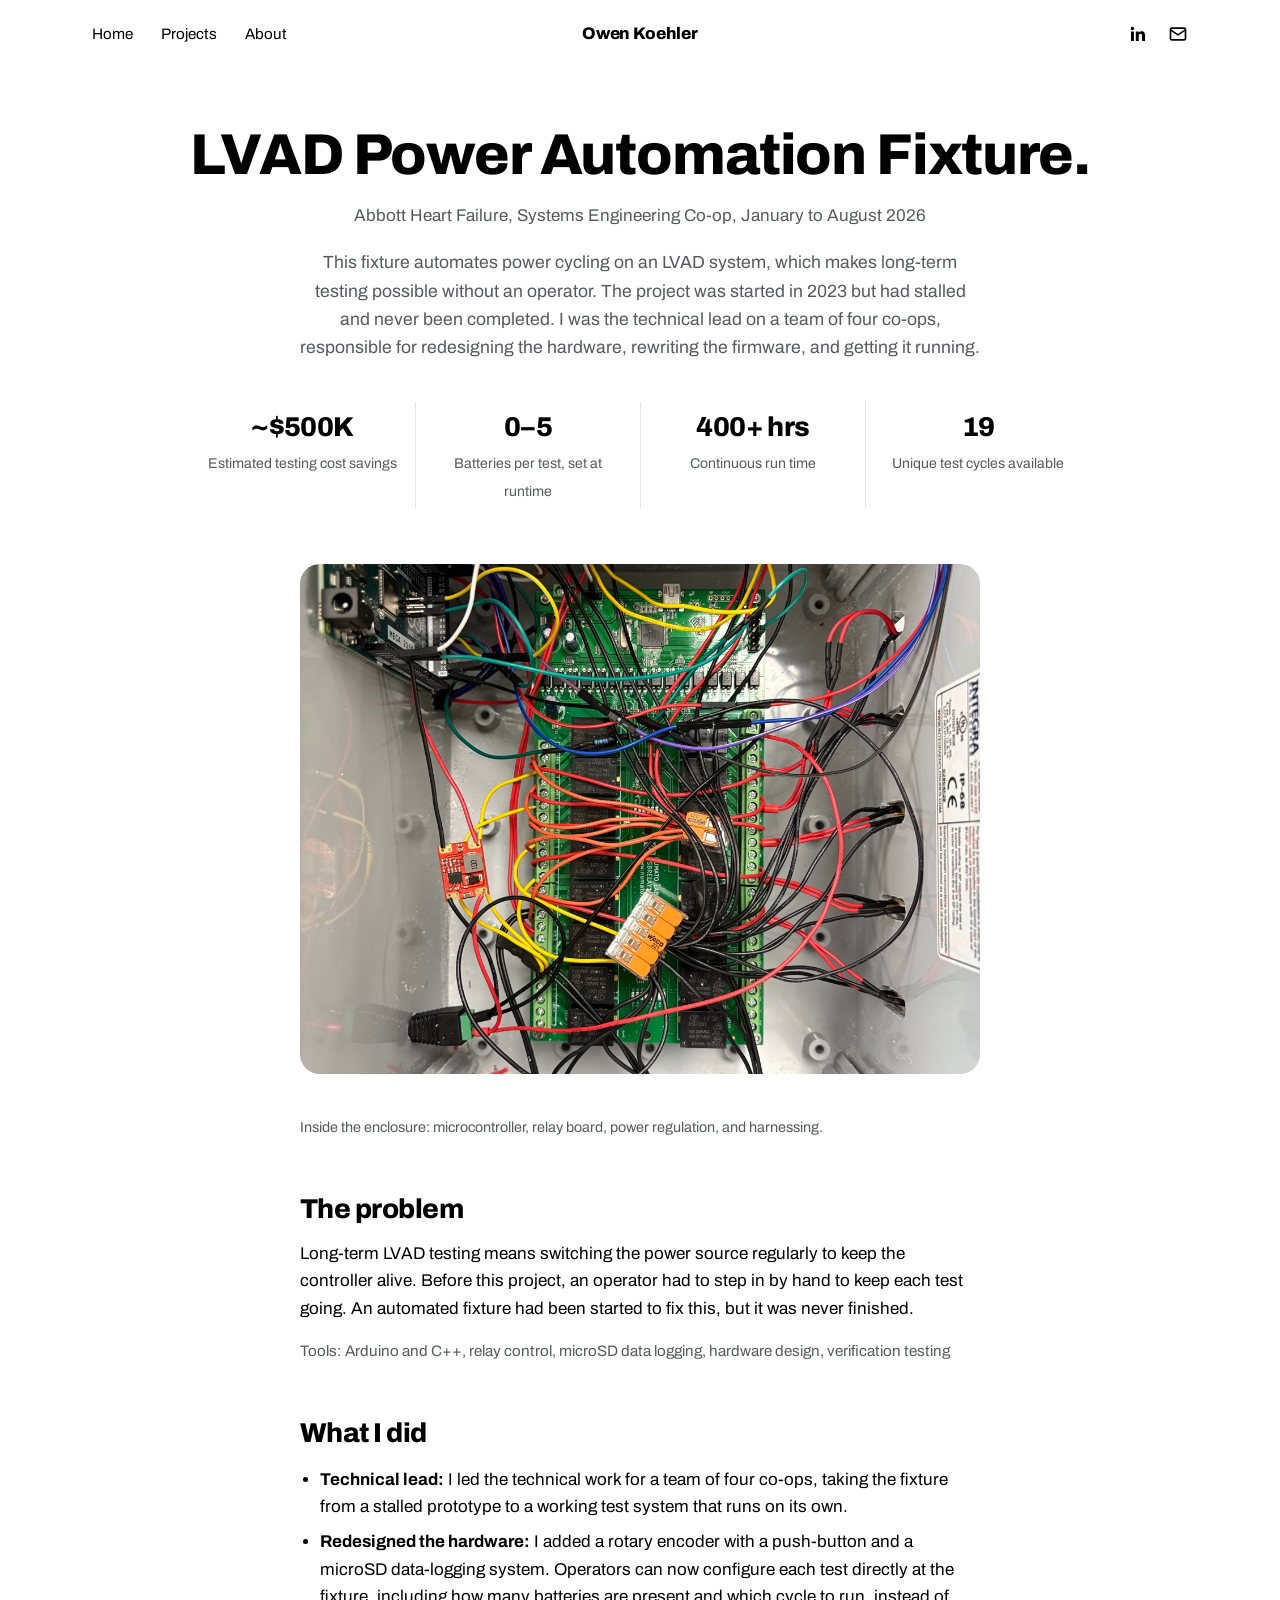
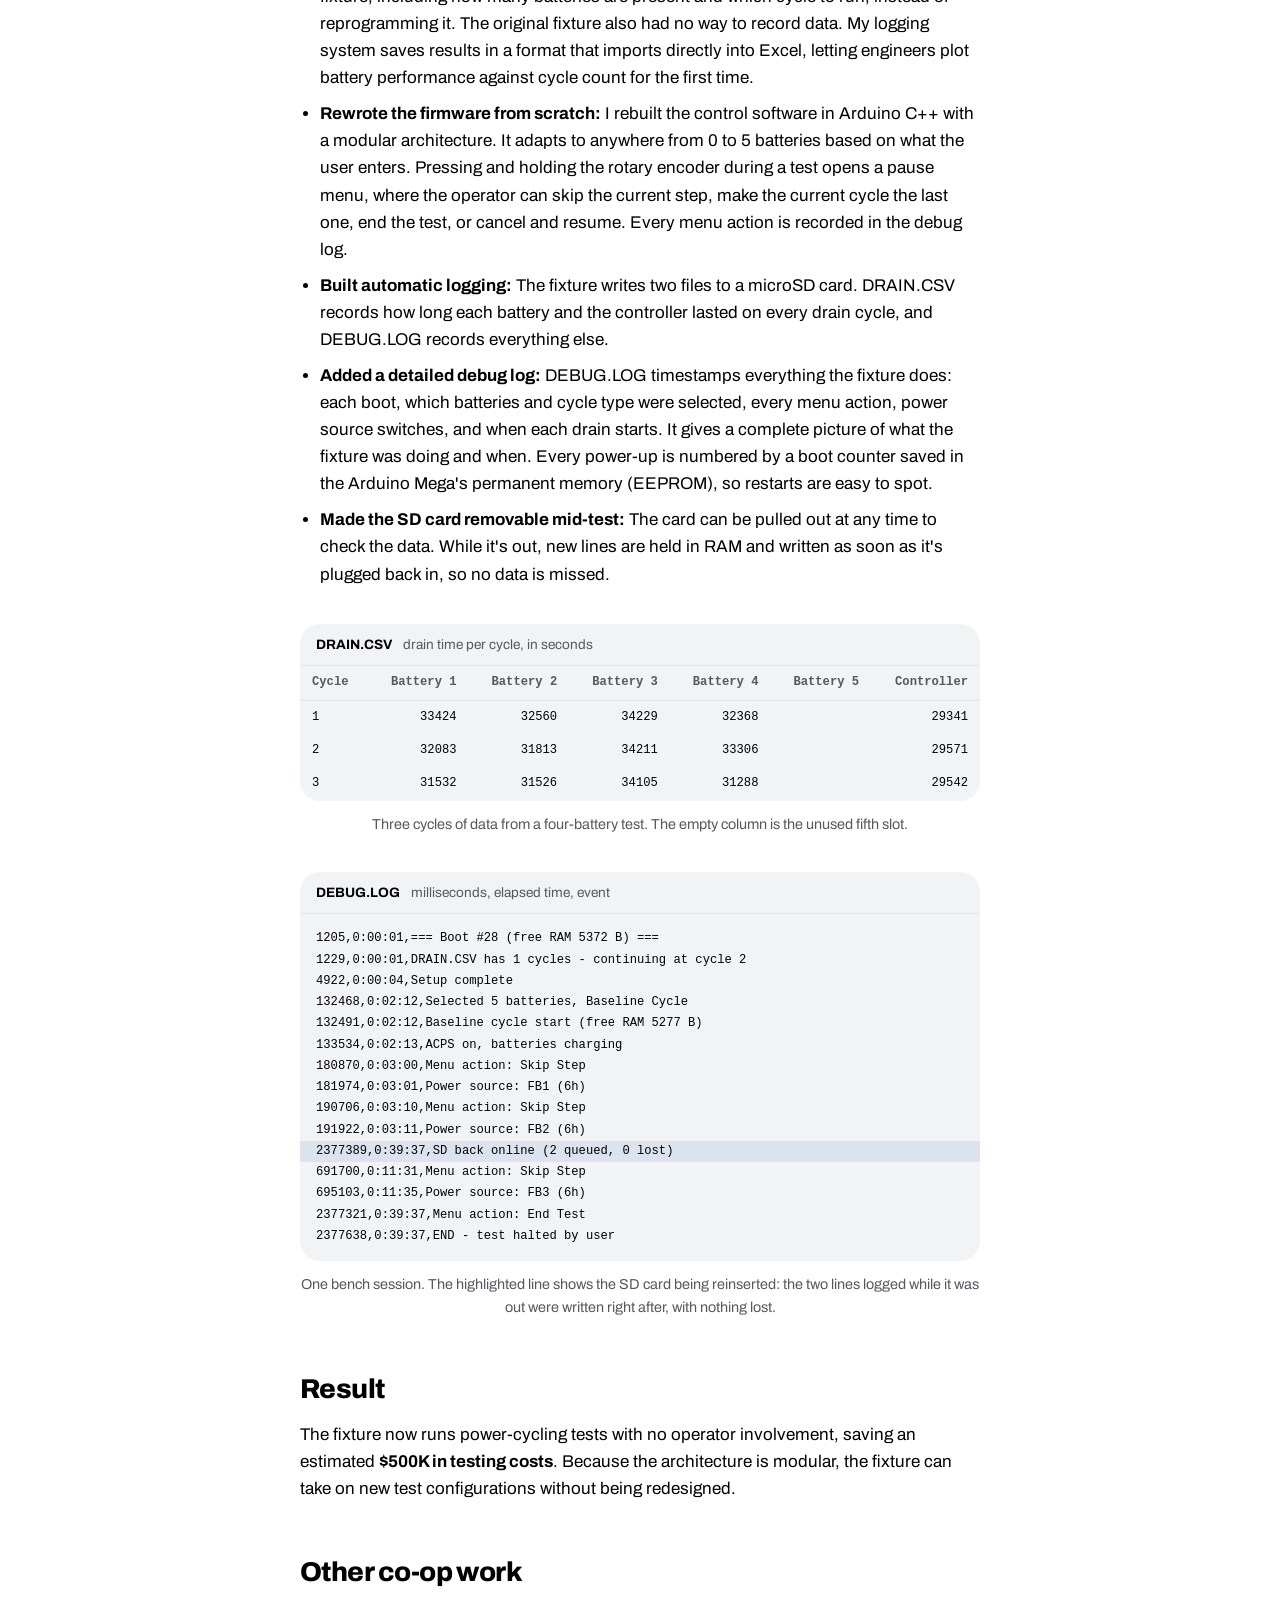
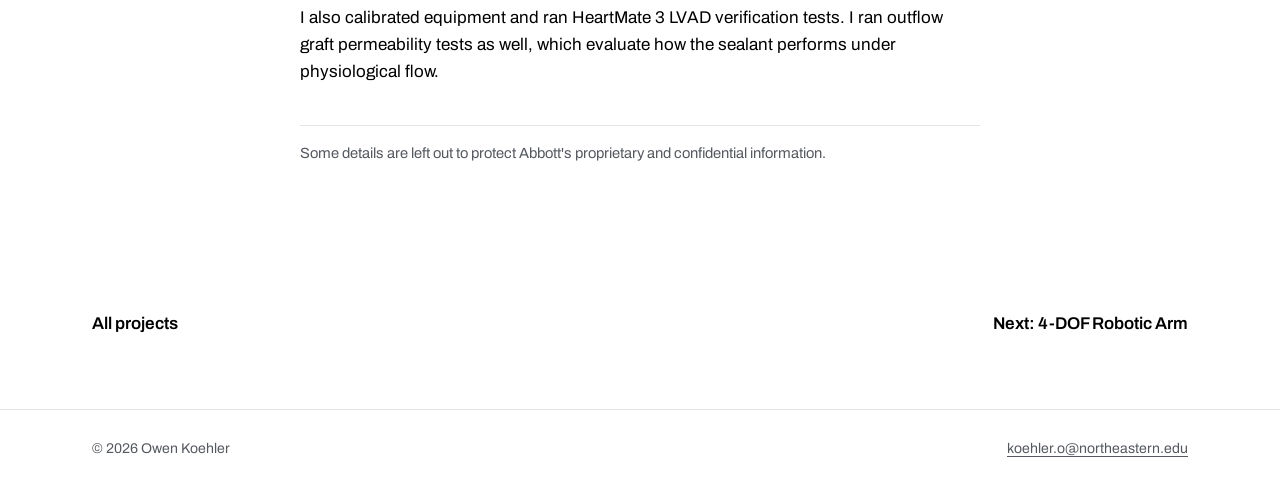
==== commit 214d5562: "Rename fixture, personal project label, remove YouTube support" ====
--- a/projects/abbott-lvad-fixture.html
+++ b/projects/abbott-lvad-fixture.html
@@ -3,7 +3,7 @@
 <head>
   <meta charset="UTF-8">
   <meta name="viewport" content="width=device-width, initial-scale=1.0">
-  <title>Automated LVAD Power Cycling Fixture | Owen Koehler</title>
+  <title>LVAD Power Automation Fixture | Owen Koehler</title>
   <meta name="description" content="An automated LVAD power cycling fixture for long-term testing, completed during a Systems Engineering Co-op at Abbott Heart Failure.">
   <link rel="preconnect" href="https://fonts.googleapis.com">
   <link rel="preconnect" href="https://fonts.gstatic.com" crossorigin>
@@ -33,11 +33,11 @@
 
   <header class="project-head">
     <div class="container">
-      <h1>LVAD Power Cycling Fixture.</h1>
+      <h1>LVAD Power Automation Fixture.</h1>
       <div class="where">Abbott Heart Failure, Systems Engineering Co-op, January to August 2026</div>
       <p class="lead">
         This fixture automates power cycling on an LVAD system, which makes long-term testing possible without an
-        operator. The project was started in 2023, but had stalled and never been completed. I was the technical lead on a team of four co-ops,
+        operator. The project was started in 2023 but had stalled and never been completed. I was the technical lead on a team of four co-ops,
         responsible for redesigning the hardware, rewriting the firmware, and getting it running.
       </p>
     </div>
@@ -50,10 +50,6 @@
       <li><strong>400+ hrs</strong><span>Continuous run time</span></li>
       <li><strong>19</strong><span>Unique test cycles available</span></li>
     </ul>
-
-    <!-- To add a video: uncomment and paste a YouTube link into data-youtube
-    <div class="video" data-youtube="https://youtu.be/XXXXXXXXXXX" data-title="LVAD fixture demo"></div>
-    -->
 
     <div class="prose">
       <figure class="gallery" style="grid-template-columns:1fr; margin-top:0;">
@@ -73,8 +69,8 @@
         <li><strong>Technical lead:</strong> I led the technical work for a team of four co-ops, taking the fixture
           from a stalled prototype to a working test system that runs on its own.</li>
         <li><strong>Redesigned the hardware:</strong> I added a rotary encoder with a push-button and a microSD data-logging system.
-          Operators can now configure each test directly at the fixture, such as selecting how many batteries are present and what
-          cycle to perform, instead of reprogramming it. The original fixture also had no way to record data. My logging system saves
+          Operators can now configure each test directly at the fixture, including how many batteries are present and which
+          cycle to run, instead of reprogramming it. The original fixture also had no way to record data. My logging system saves
           results in a format that imports directly into Excel, letting engineers plot battery performance against cycle count for the first time.</li>
         <li><strong>Rewrote the firmware from scratch:</strong> I rebuilt the control software in Arduino C++ with a
           modular architecture. It adapts to anywhere from 0 to 5 batteries based on what the user enters.
--- a/css/style.css
+++ b/css/style.css
@@ -26,7 +26,7 @@
   line-height: 1.6;
   -webkit-font-smoothing: antialiased;
 }
-img, video, iframe { display: block; max-width: 100%; }
+img, video { display: block; max-width: 100%; }
 a { color: inherit; text-underline-offset: 3px; }
 p { margin: 0 0 1em; }
 h1, h2, h3 { margin: 0; font-weight: 800; letter-spacing: -0.02em; line-height: 1.08; }
@@ -134,23 +134,12 @@
 
 .caption { color: var(--graphite); font-size: .9rem; text-align: center; margin-top: 12px; }
 
-/* Video: YouTube (data-youtube) or local MP4 fallback */
+/* Project videos */
 .video {
   position: relative; aspect-ratio: 16 / 9;
   border-radius: var(--r-md); overflow: hidden; background: var(--ink);
 }
-.video video, .video iframe, .video .yt-cover {
-  position: absolute; inset: 0; width: 100%; height: 100%; border: 0;
-}
-.video video { object-fit: contain; }
-.yt-cover { padding: 0; cursor: pointer; background: var(--ink); }
-.yt-cover img { width: 100%; height: 100%; object-fit: cover; opacity: .9; }
-.yt-cover::after {
-  content: ""; position: absolute; left: 50%; top: 50%;
-  width: 76px; height: 76px; margin: -38px 0 0 -38px; border-radius: 50%;
-  background: rgba(255,255,255,.95) url("data:image/svg+xml,%3Csvg xmlns='http://www.w3.org/2000/svg' viewBox='0 0 24 24'%3E%3Cpath d='M8 5v14l11-7z' fill='%2326324a'/%3E%3C/svg%3E") center / 34px no-repeat;
-}
-.yt-cover:hover::after { background-color: #fff; transform: scale(1.05); }
+.video video { position: absolute; inset: 0; width: 100%; height: 100%; object-fit: contain; }
 
 .gallery {
   display: grid; grid-template-columns: repeat(auto-fill, minmax(300px, 1fr)); gap: 32px 24px;
@@ -250,5 +239,4 @@
 }
 @media (prefers-reduced-motion: reduce) {
   html { scroll-behavior: auto; }
-  .yt-cover:hover::after { transform: none; }
-}
+}
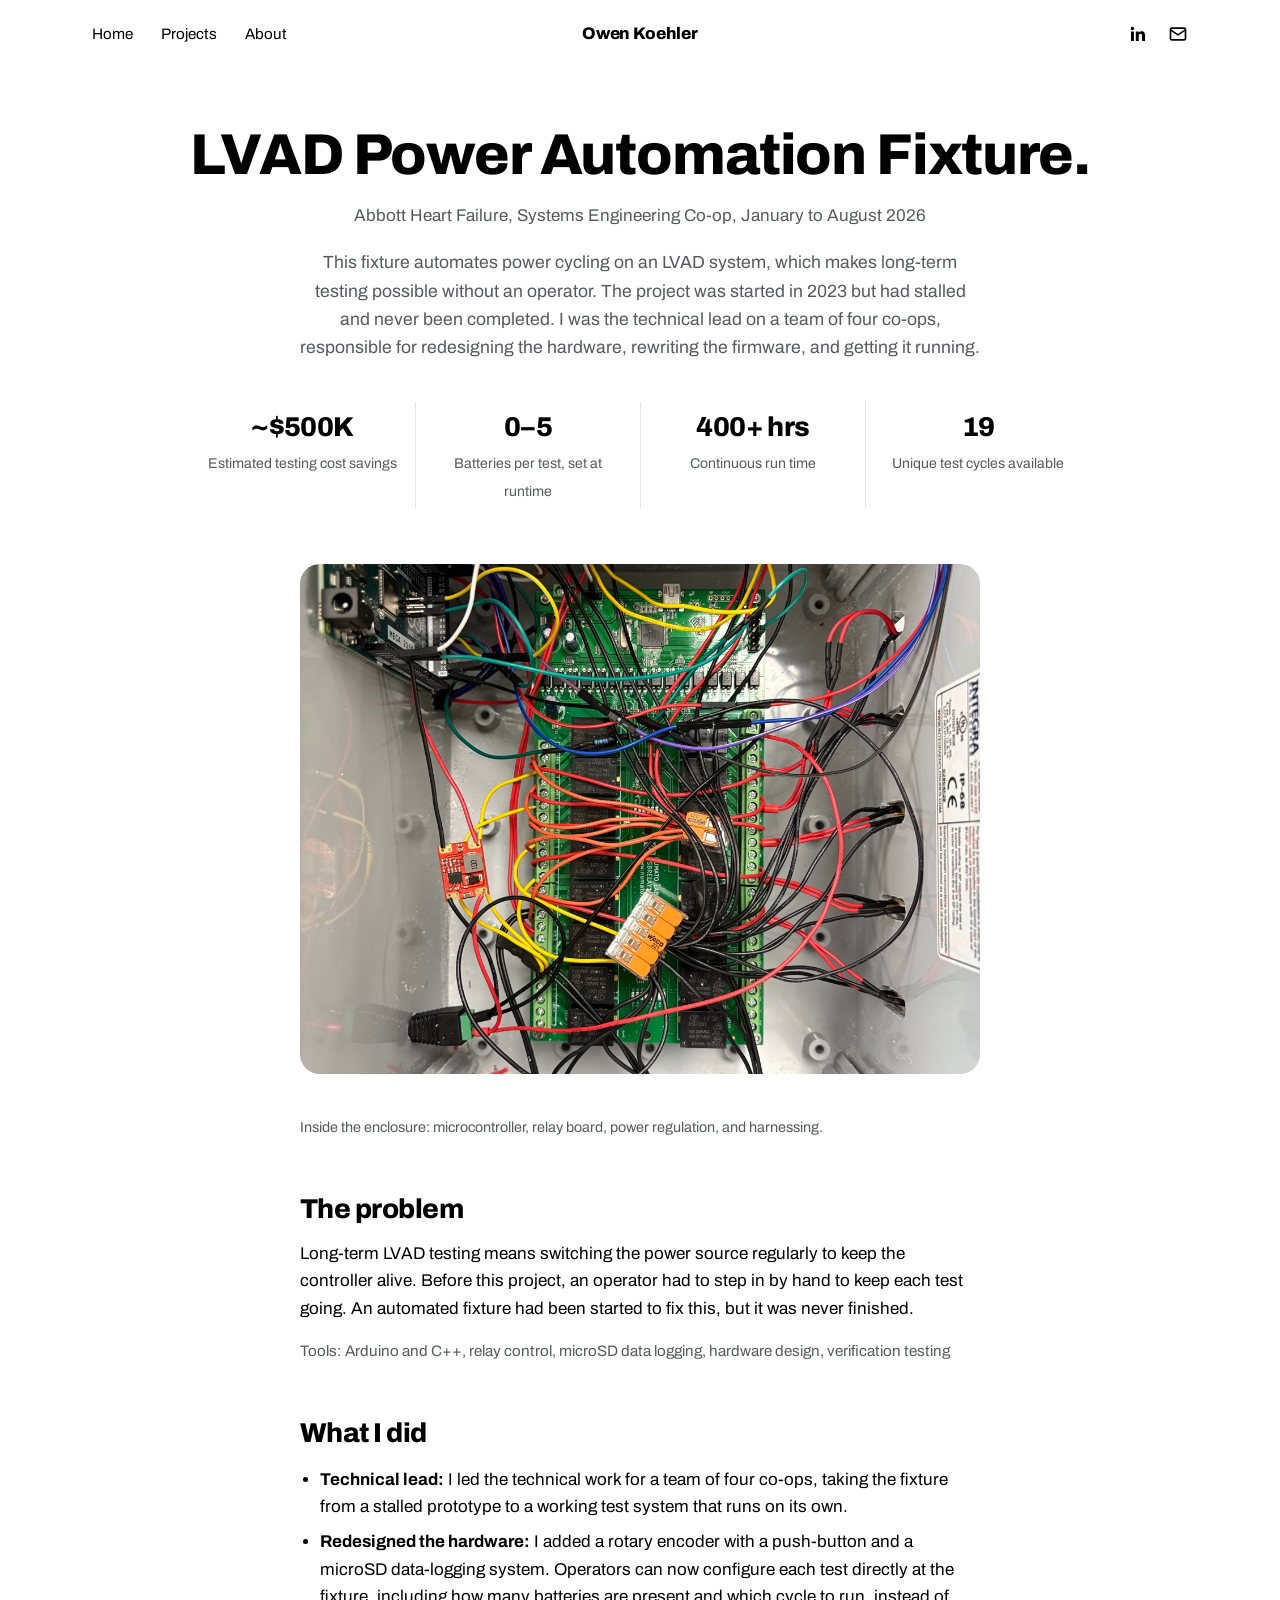
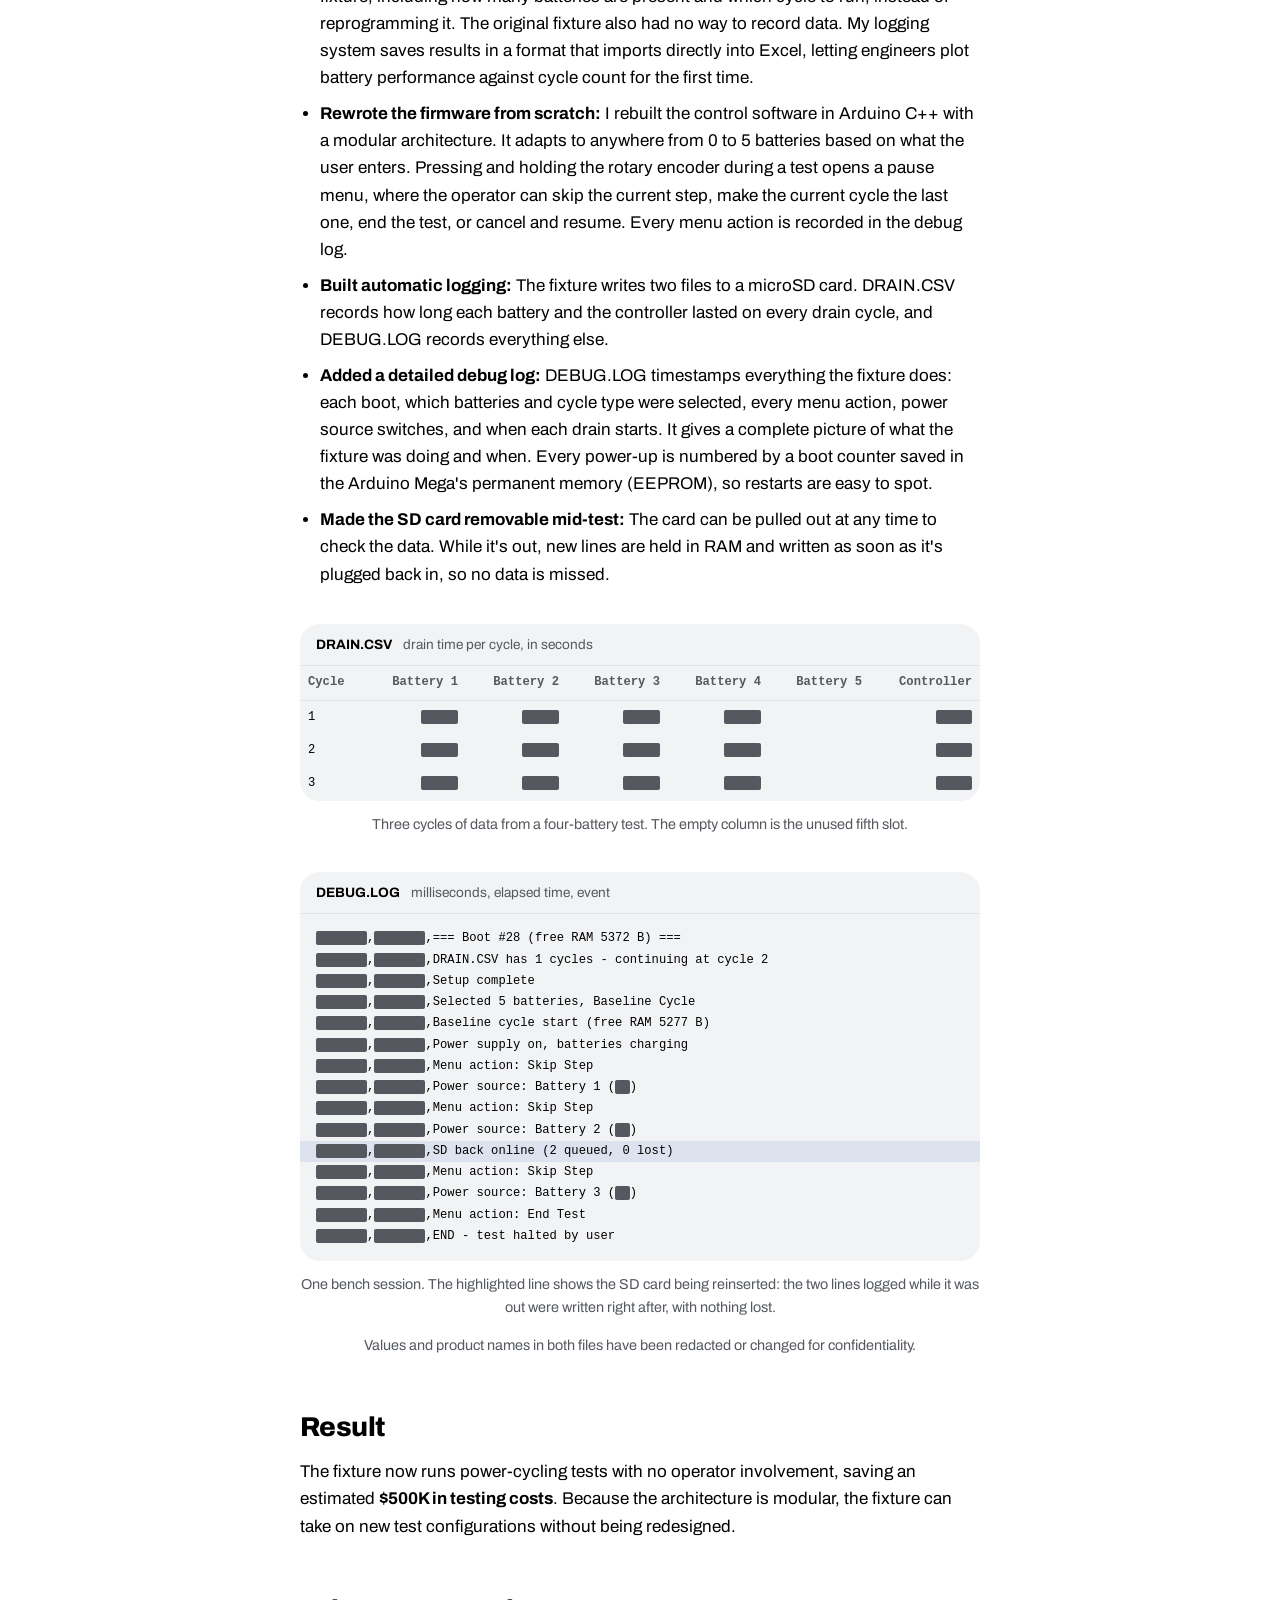
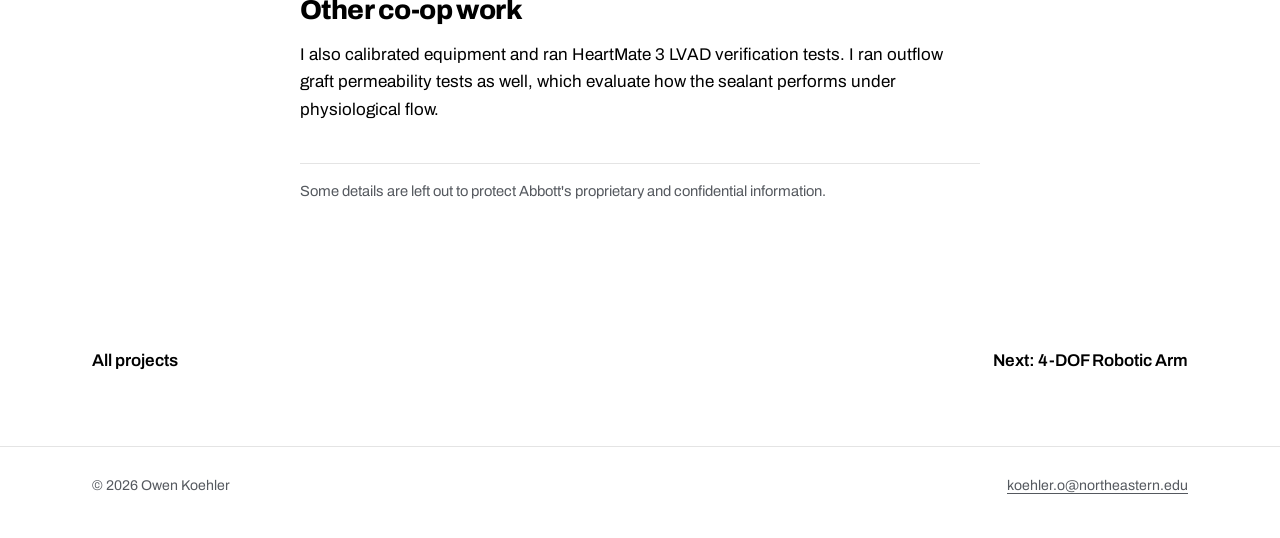
==== commit cf956825: "More grammar fixes" ====
--- a/projects/abbott-lvad-fixture.html
+++ b/projects/abbott-lvad-fixture.html
@@ -94,9 +94,9 @@
           <table>
             <thead><tr><th>Cycle</th><th>Battery 1</th><th>Battery 2</th><th>Battery 3</th><th>Battery 4</th><th>Battery 5</th><th>Controller</th></tr></thead>
             <tbody>
-              <tr><td>1</td><td>33424</td><td>32560</td><td>34229</td><td>32368</td><td></td><td>29341</td></tr>
-              <tr><td>2</td><td>32083</td><td>31813</td><td>34211</td><td>33306</td><td></td><td>29571</td></tr>
-              <tr><td>3</td><td>31532</td><td>31526</td><td>34105</td><td>31288</td><td></td><td>29542</td></tr>
+              <tr><td>1</td><td><span class="redact">XXXXX</span></td><td><span class="redact">XXXXX</span></td><td><span class="redact">XXXXX</span></td><td><span class="redact">XXXXX</span></td><td></td><td><span class="redact">XXXXX</span></td></tr>
+              <tr><td>2</td><td><span class="redact">XXXXX</span></td><td><span class="redact">XXXXX</span></td><td><span class="redact">XXXXX</span></td><td><span class="redact">XXXXX</span></td><td></td><td><span class="redact">XXXXX</span></td></tr>
+              <tr><td>3</td><td><span class="redact">XXXXX</span></td><td><span class="redact">XXXXX</span></td><td><span class="redact">XXXXX</span></td><td><span class="redact">XXXXX</span></td><td></td><td><span class="redact">XXXXX</span></td></tr>
             </tbody>
           </table>
         </div>
@@ -106,22 +106,23 @@
       <figure class="file">
         <figcaption class="file-name">DEBUG.LOG <span>milliseconds, elapsed time, event</span></figcaption>
         <div class="file-body">
-<pre>1205,0:00:01,=== Boot #28 (free RAM 5372 B) ===
-1229,0:00:01,DRAIN.CSV has 1 cycles - continuing at cycle 2
-4922,0:00:04,Setup complete
-132468,0:02:12,Selected 5 batteries, Baseline Cycle
-132491,0:02:12,Baseline cycle start (free RAM 5277 B)
-133534,0:02:13,ACPS on, batteries charging
-180870,0:03:00,Menu action: Skip Step
-181974,0:03:01,Power source: FB1 (6h)
-190706,0:03:10,Menu action: Skip Step
-191922,0:03:11,Power source: FB2 (6h)<mark>2377389,0:39:37,SD back online (2 queued, 0 lost)</mark>691700,0:11:31,Menu action: Skip Step
-695103,0:11:35,Power source: FB3 (6h)
-2377321,0:39:37,Menu action: End Test
-2377638,0:39:37,END - test halted by user</pre>
+<pre><span class="redact">XXXXXXX</span>,<span class="redact">XXXXXXX</span>,=== Boot #28 (free RAM 5372 B) ===
+<span class="redact">XXXXXXX</span>,<span class="redact">XXXXXXX</span>,DRAIN.CSV has 1 cycles - continuing at cycle 2
+<span class="redact">XXXXXXX</span>,<span class="redact">XXXXXXX</span>,Setup complete
+<span class="redact">XXXXXXX</span>,<span class="redact">XXXXXXX</span>,Selected 5 batteries, Baseline Cycle
+<span class="redact">XXXXXXX</span>,<span class="redact">XXXXXXX</span>,Baseline cycle start (free RAM 5277 B)
+<span class="redact">XXXXXXX</span>,<span class="redact">XXXXXXX</span>,Power supply on, batteries charging
+<span class="redact">XXXXXXX</span>,<span class="redact">XXXXXXX</span>,Menu action: Skip Step
+<span class="redact">XXXXXXX</span>,<span class="redact">XXXXXXX</span>,Power source: Battery 1 (<span class="redact">XX</span>)
+<span class="redact">XXXXXXX</span>,<span class="redact">XXXXXXX</span>,Menu action: Skip Step
+<span class="redact">XXXXXXX</span>,<span class="redact">XXXXXXX</span>,Power source: Battery 2 (<span class="redact">XX</span>)<mark><span class="redact">XXXXXXX</span>,<span class="redact">XXXXXXX</span>,SD back online (2 queued, 0 lost)</mark><span class="redact">XXXXXXX</span>,<span class="redact">XXXXXXX</span>,Menu action: Skip Step
+<span class="redact">XXXXXXX</span>,<span class="redact">XXXXXXX</span>,Power source: Battery 3 (<span class="redact">XX</span>)
+<span class="redact">XXXXXXX</span>,<span class="redact">XXXXXXX</span>,Menu action: End Test
+<span class="redact">XXXXXXX</span>,<span class="redact">XXXXXXX</span>,END - test halted by user</pre>
         </div>
       </figure>
       <p class="caption">One bench session. The highlighted line shows the SD card being reinserted: the two lines logged while it was out were written right after, with nothing lost.</p>
+      <p class="caption">Values and product names in both files have been redacted or changed for confidentiality.</p>
 
       <h2>Result</h2>
       <p>
--- a/css/style.css
+++ b/css/style.css
@@ -183,9 +183,10 @@
 .file pre { padding: 14px 16px; }
 .file mark { display: block; margin: 0 -16px; padding: 0 16px; background: #dde3ee; color: inherit; }
 .file table { border-collapse: collapse; width: 100%; }
-.file th, .file td { padding: 6px 12px; text-align: right; white-space: nowrap; }
+.file th, .file td { padding: 6px 8px; text-align: right; white-space: nowrap; }
 .file th { font-weight: 600; color: var(--graphite); border-bottom: 1px solid var(--hairline); }
 .file th:first-child, .file td:first-child { text-align: left; }
+.redact { background: var(--graphite); color: transparent; border-radius: 2px; user-select: none; }
 
 /* Build photos: 3 columns, with one tall photo spanning two rows in the middle */
 .gallery.build { grid-template-columns: repeat(3, 1fr); }
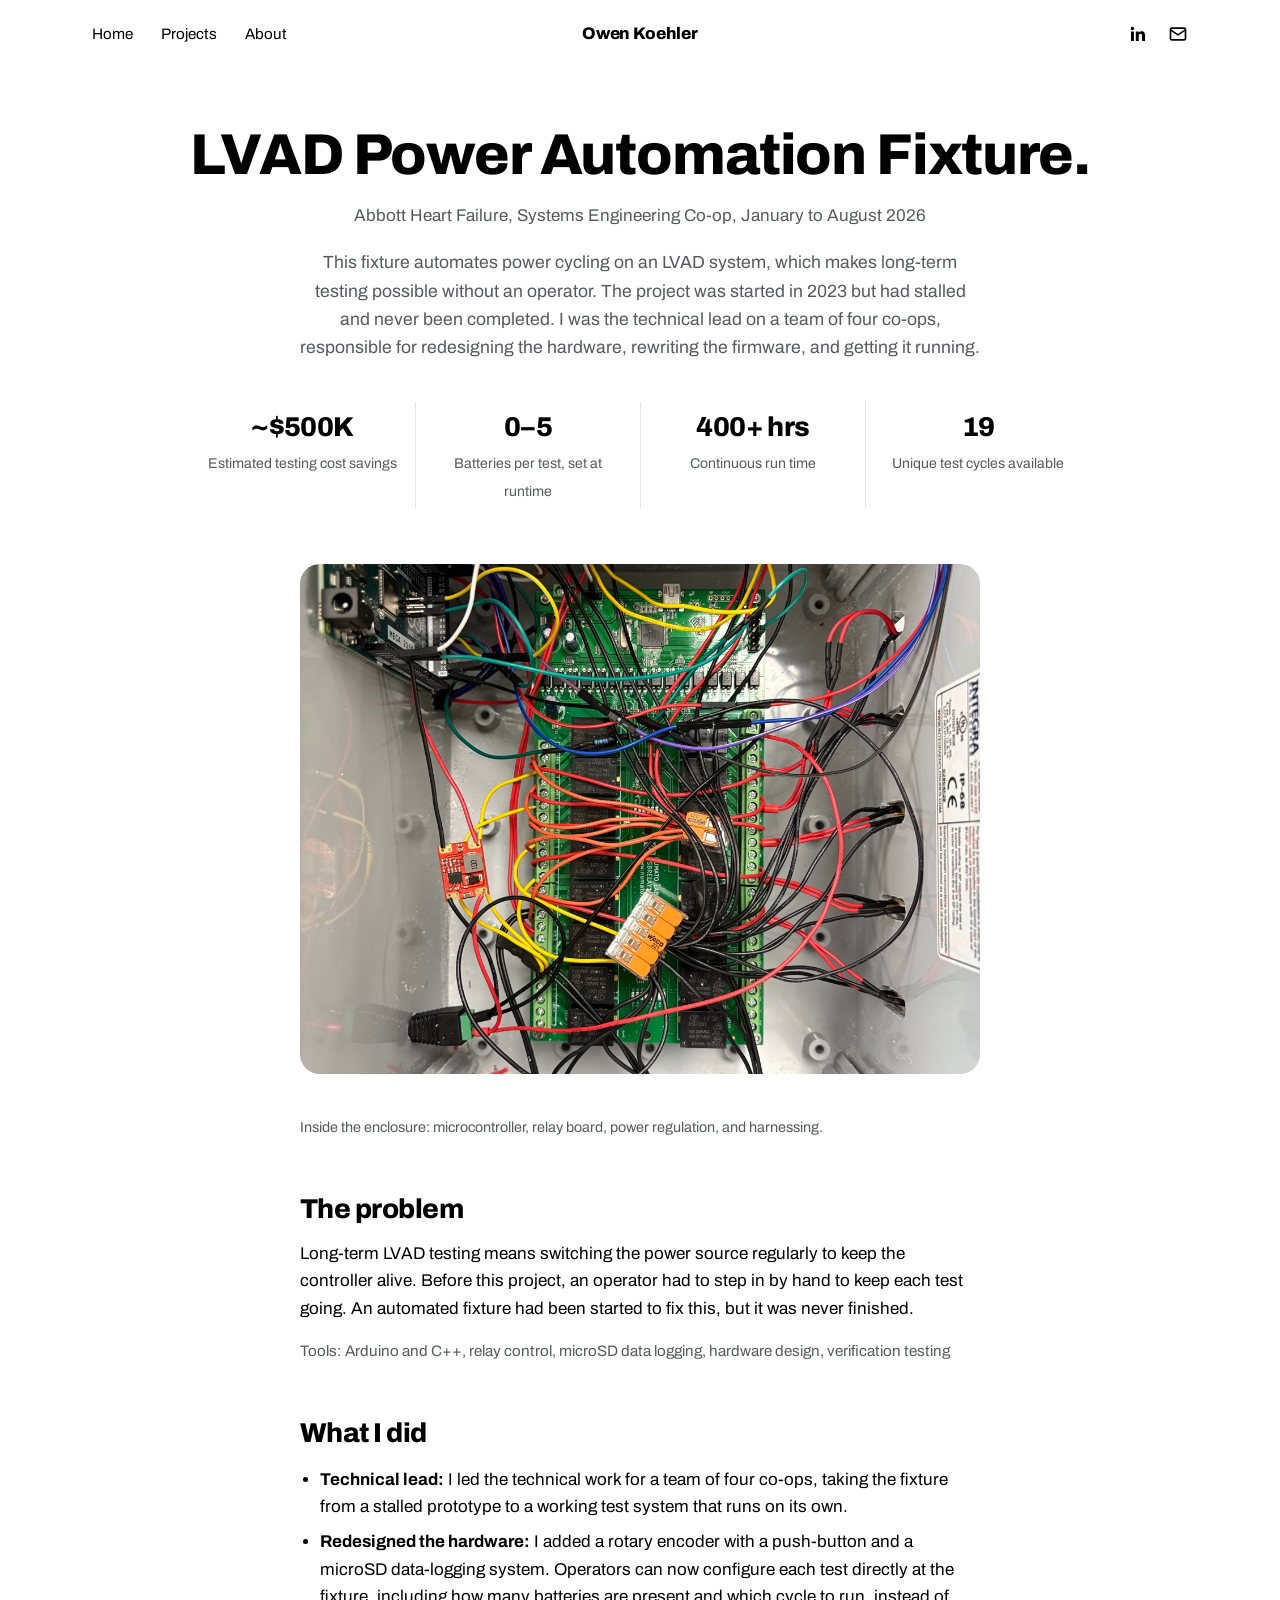
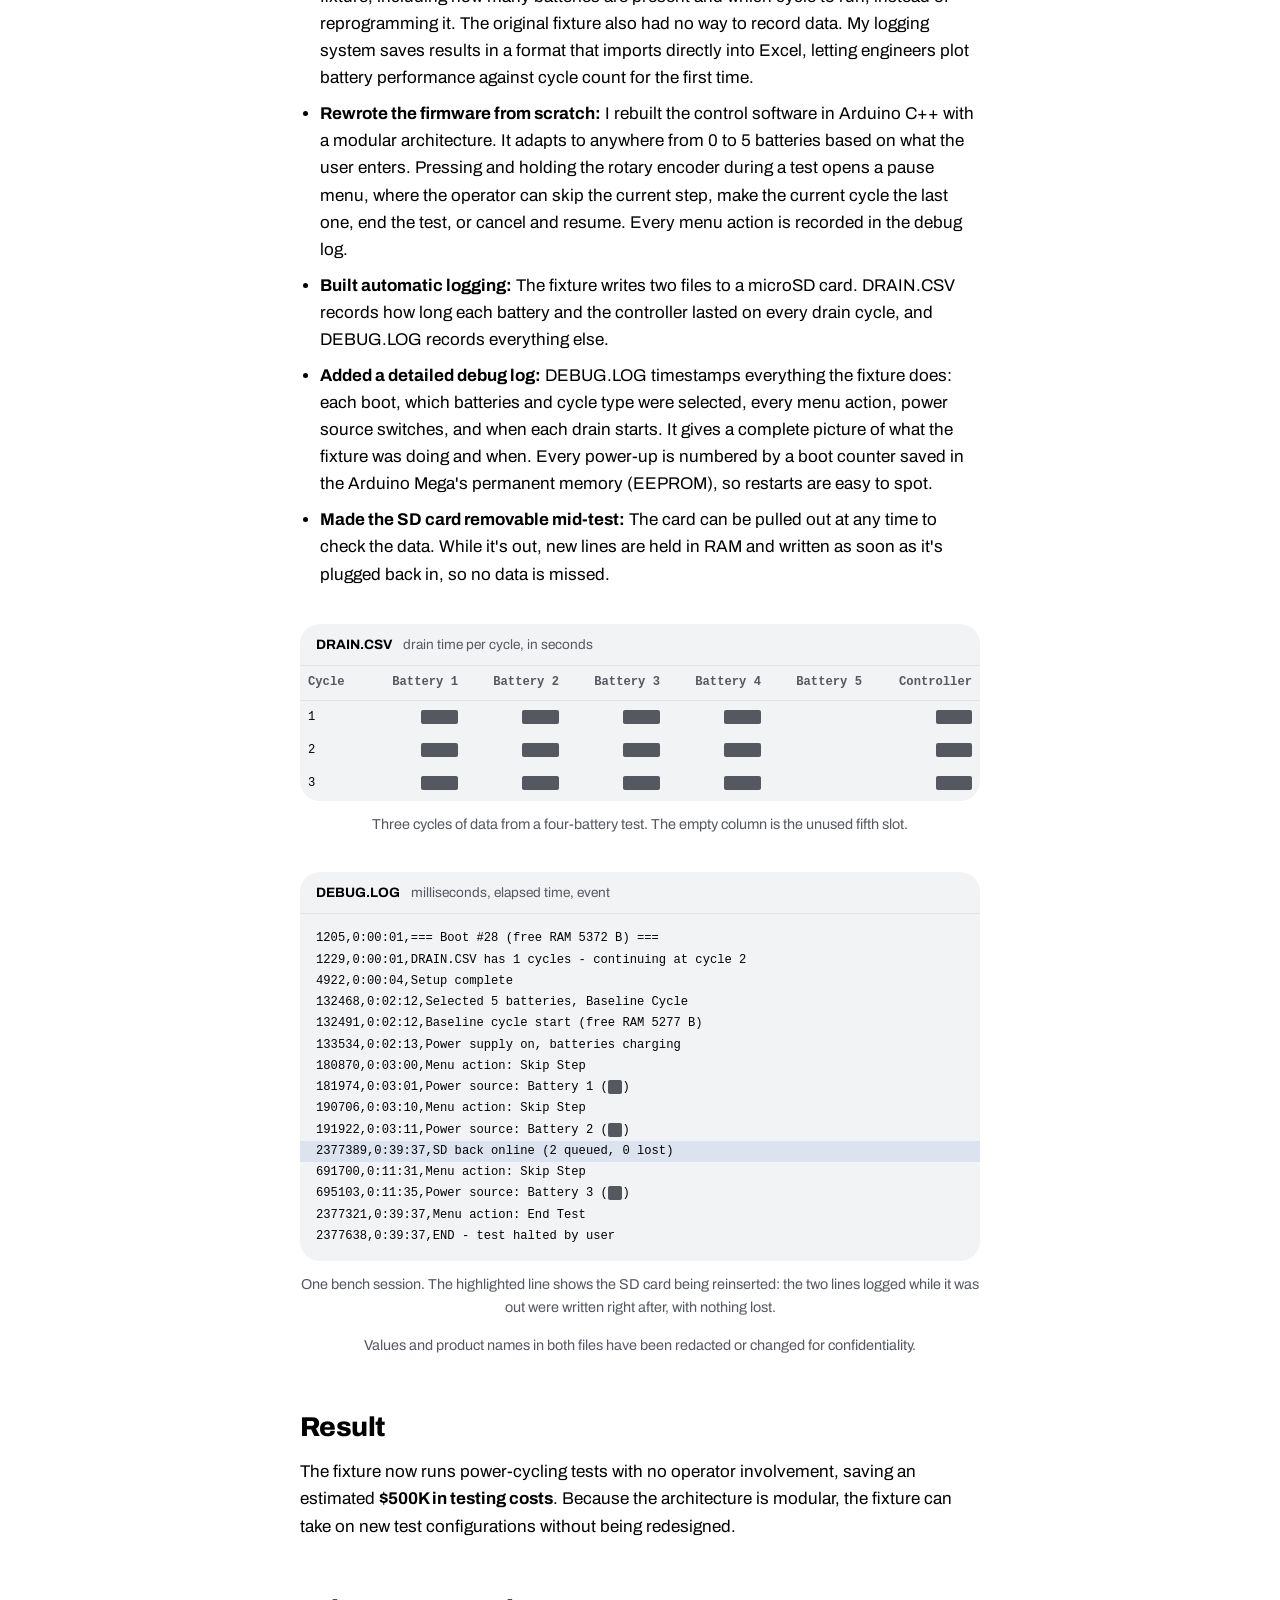
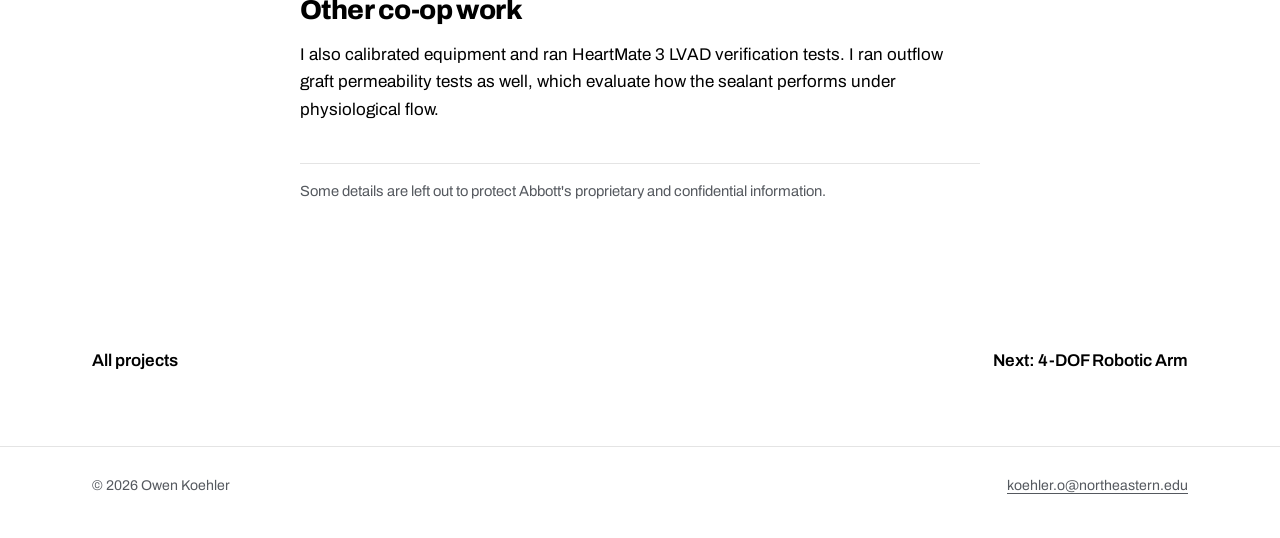
==== commit 1d04c4df: "Restore debug log timestamps" ====
--- a/projects/abbott-lvad-fixture.html
+++ b/projects/abbott-lvad-fixture.html
@@ -106,19 +106,19 @@
       <figure class="file">
         <figcaption class="file-name">DEBUG.LOG <span>milliseconds, elapsed time, event</span></figcaption>
         <div class="file-body">
-<pre><span class="redact">XXXXXXX</span>,<span class="redact">XXXXXXX</span>,=== Boot #28 (free RAM 5372 B) ===
-<span class="redact">XXXXXXX</span>,<span class="redact">XXXXXXX</span>,DRAIN.CSV has 1 cycles - continuing at cycle 2
-<span class="redact">XXXXXXX</span>,<span class="redact">XXXXXXX</span>,Setup complete
-<span class="redact">XXXXXXX</span>,<span class="redact">XXXXXXX</span>,Selected 5 batteries, Baseline Cycle
-<span class="redact">XXXXXXX</span>,<span class="redact">XXXXXXX</span>,Baseline cycle start (free RAM 5277 B)
-<span class="redact">XXXXXXX</span>,<span class="redact">XXXXXXX</span>,Power supply on, batteries charging
-<span class="redact">XXXXXXX</span>,<span class="redact">XXXXXXX</span>,Menu action: Skip Step
-<span class="redact">XXXXXXX</span>,<span class="redact">XXXXXXX</span>,Power source: Battery 1 (<span class="redact">XX</span>)
-<span class="redact">XXXXXXX</span>,<span class="redact">XXXXXXX</span>,Menu action: Skip Step
-<span class="redact">XXXXXXX</span>,<span class="redact">XXXXXXX</span>,Power source: Battery 2 (<span class="redact">XX</span>)<mark><span class="redact">XXXXXXX</span>,<span class="redact">XXXXXXX</span>,SD back online (2 queued, 0 lost)</mark><span class="redact">XXXXXXX</span>,<span class="redact">XXXXXXX</span>,Menu action: Skip Step
-<span class="redact">XXXXXXX</span>,<span class="redact">XXXXXXX</span>,Power source: Battery 3 (<span class="redact">XX</span>)
-<span class="redact">XXXXXXX</span>,<span class="redact">XXXXXXX</span>,Menu action: End Test
-<span class="redact">XXXXXXX</span>,<span class="redact">XXXXXXX</span>,END - test halted by user</pre>
+<pre>1205,0:00:01,=== Boot #28 (free RAM 5372 B) ===
+1229,0:00:01,DRAIN.CSV has 1 cycles - continuing at cycle 2
+4922,0:00:04,Setup complete
+132468,0:02:12,Selected 5 batteries, Baseline Cycle
+132491,0:02:12,Baseline cycle start (free RAM 5277 B)
+133534,0:02:13,Power supply on, batteries charging
+180870,0:03:00,Menu action: Skip Step
+181974,0:03:01,Power source: Battery 1 (<span class="redact">XX</span>)
+190706,0:03:10,Menu action: Skip Step
+191922,0:03:11,Power source: Battery 2 (<span class="redact">XX</span>)<mark>2377389,0:39:37,SD back online (2 queued, 0 lost)</mark>691700,0:11:31,Menu action: Skip Step
+695103,0:11:35,Power source: Battery 3 (<span class="redact">XX</span>)
+2377321,0:39:37,Menu action: End Test
+2377638,0:39:37,END - test halted by user</pre>
         </div>
       </figure>
       <p class="caption">One bench session. The highlighted line shows the SD card being reinserted: the two lines logged while it was out were written right after, with nothing lost.</p>
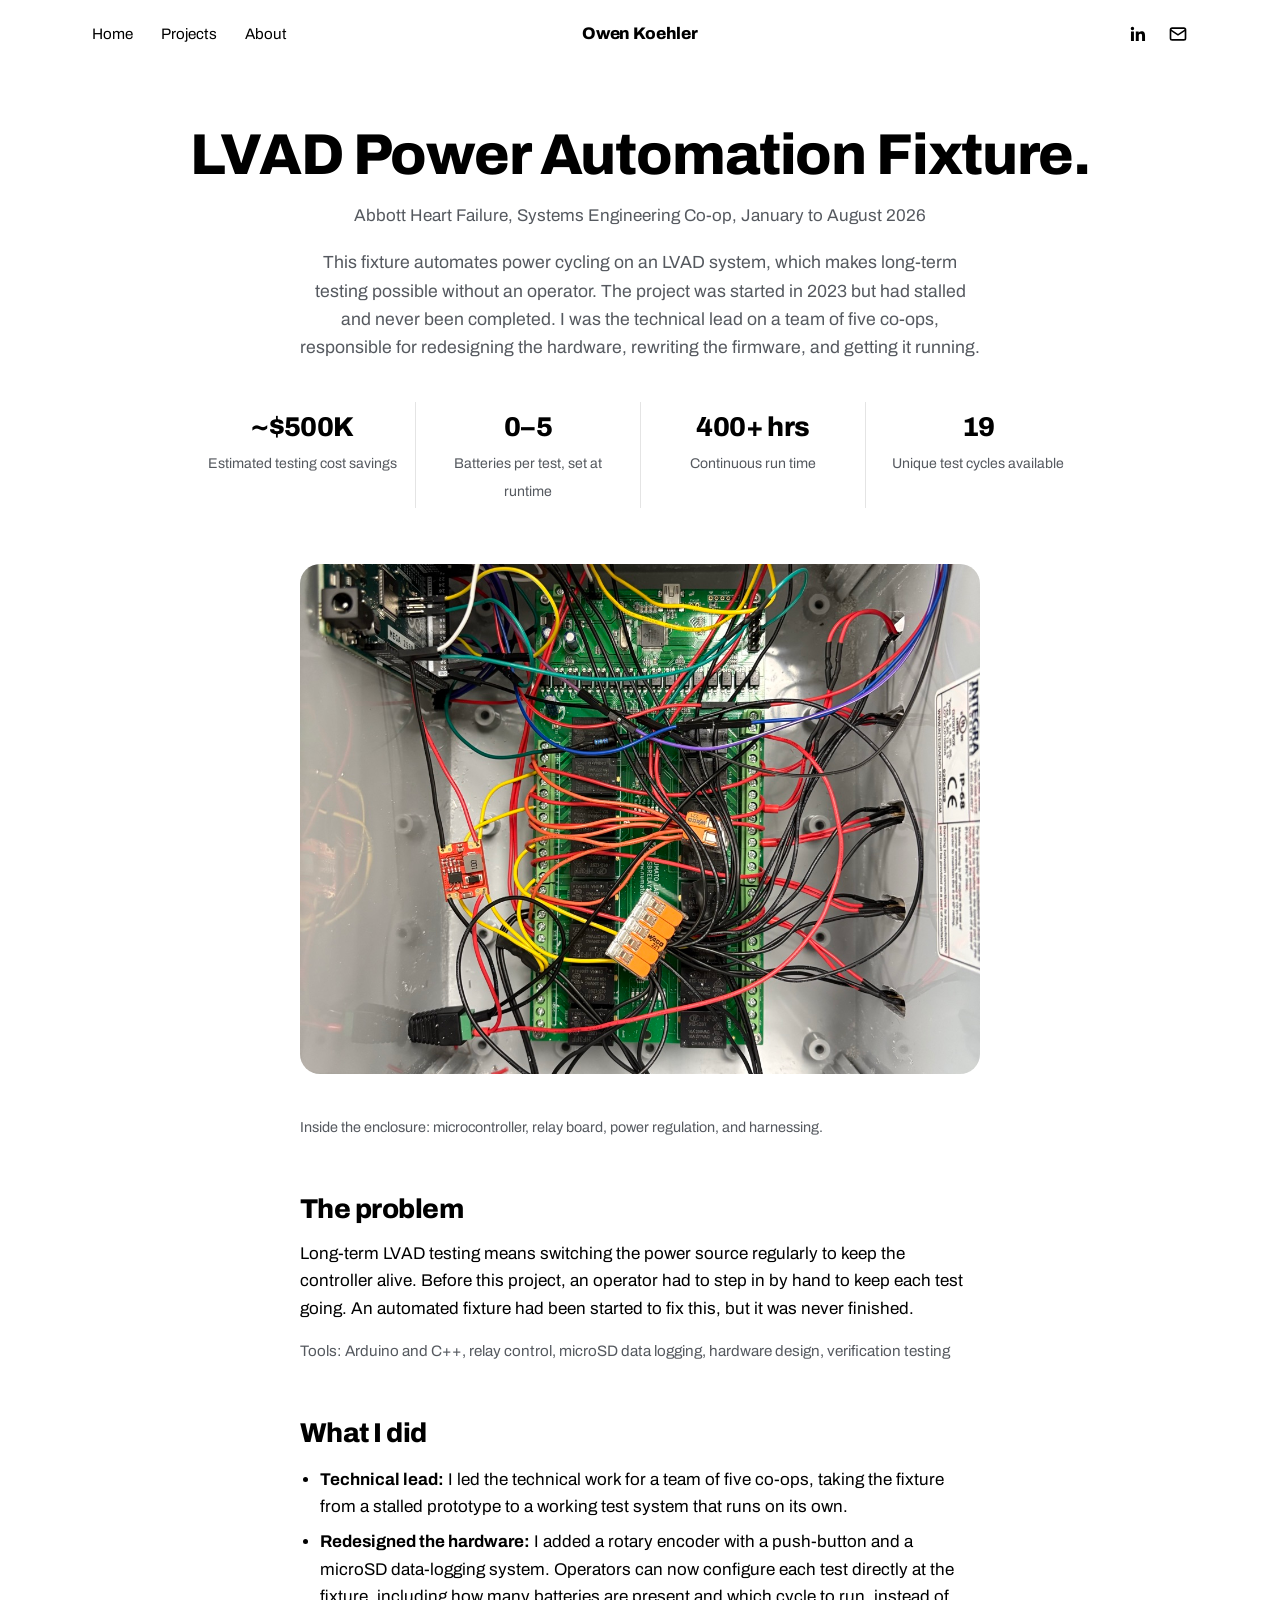
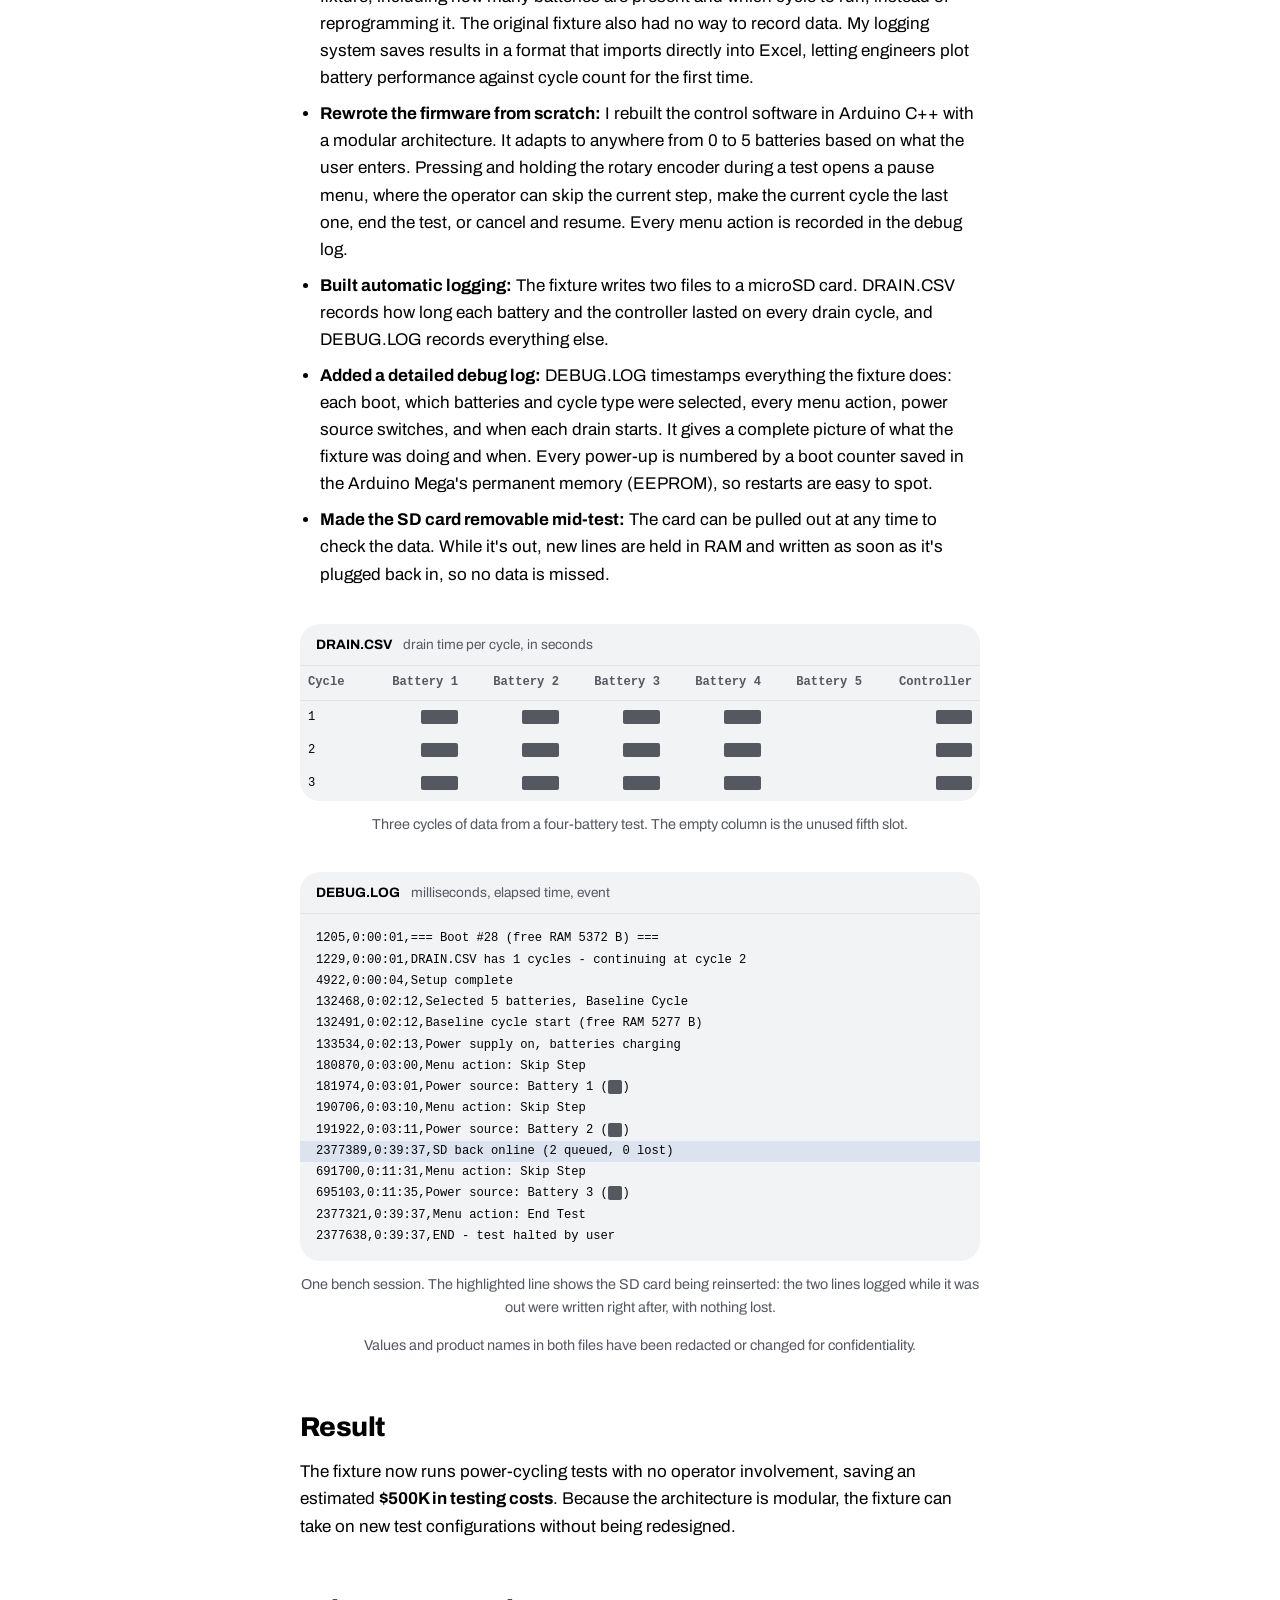
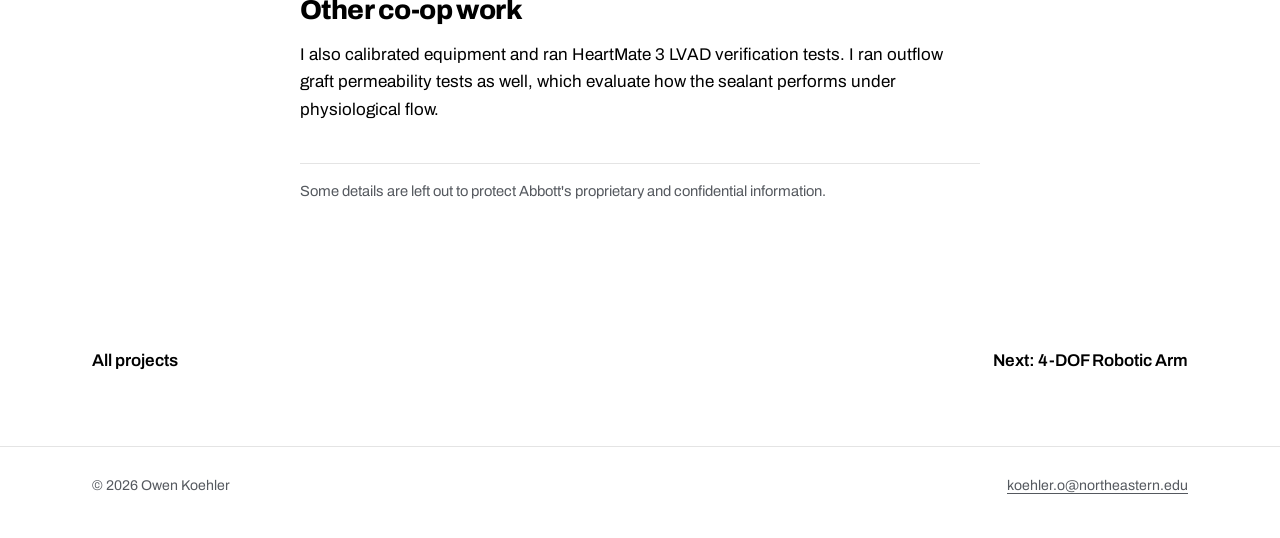
==== commit 32db59dc: "Revised wording" ====
--- a/projects/abbott-lvad-fixture.html
+++ b/projects/abbott-lvad-fixture.html
@@ -37,7 +37,7 @@
       <div class="where">Abbott Heart Failure, Systems Engineering Co-op, January to August 2026</div>
       <p class="lead">
         This fixture automates power cycling on an LVAD system, which makes long-term testing possible without an
-        operator. The project was started in 2023 but had stalled and never been completed. I was the technical lead on a team of four co-ops,
+        operator. The project was started in 2023 but had stalled and never been completed. I was the technical lead on a team of five co-ops,
         responsible for redesigning the hardware, rewriting the firmware, and getting it running.
       </p>
     </div>
@@ -66,7 +66,7 @@
 
       <h2>What I did</h2>
       <ul>
-        <li><strong>Technical lead:</strong> I led the technical work for a team of four co-ops, taking the fixture
+        <li><strong>Technical lead:</strong> I led the technical work for a team of five co-ops, taking the fixture
           from a stalled prototype to a working test system that runs on its own.</li>
         <li><strong>Redesigned the hardware:</strong> I added a rotary encoder with a push-button and a microSD data-logging system.
           Operators can now configure each test directly at the fixture, including how many batteries are present and which
--- a/css/style.css
+++ b/css/style.css
@@ -186,6 +186,15 @@
 .file th, .file td { padding: 6px 8px; text-align: right; white-space: nowrap; }
 .file th { font-weight: 600; color: var(--graphite); border-bottom: 1px solid var(--hairline); }
 .file th:first-child, .file td:first-child { text-align: left; }
+/* Bill of materials */
+.bom { width: 100%; border-collapse: collapse; margin-top: 24px; font-size: .95rem; font-variant-numeric: tabular-nums; }
+.bom th, .bom td { padding: 8px 10px; text-align: right; border-bottom: 1px solid var(--hairline); }
+.bom th:first-child, .bom td:first-child { text-align: left; padding-left: 0; }
+.bom th:last-child, .bom td:last-child { padding-right: 0; }
+.bom thead th { font-size: .85rem; font-weight: 600; color: var(--graphite); border-bottom-color: var(--ink); }
+.bom tr.group th { padding-top: 22px; font-weight: 700; border-bottom: 0; }
+.bom tfoot th, .bom tfoot td { font-weight: 800; font-size: 1.05rem; border-top: 2px solid var(--ink); border-bottom: 0; }
+
 .redact { background: var(--graphite); color: transparent; border-radius: 2px; user-select: none; }
 
 /* Build photos: 3 columns, with one tall photo spanning two rows in the middle */
